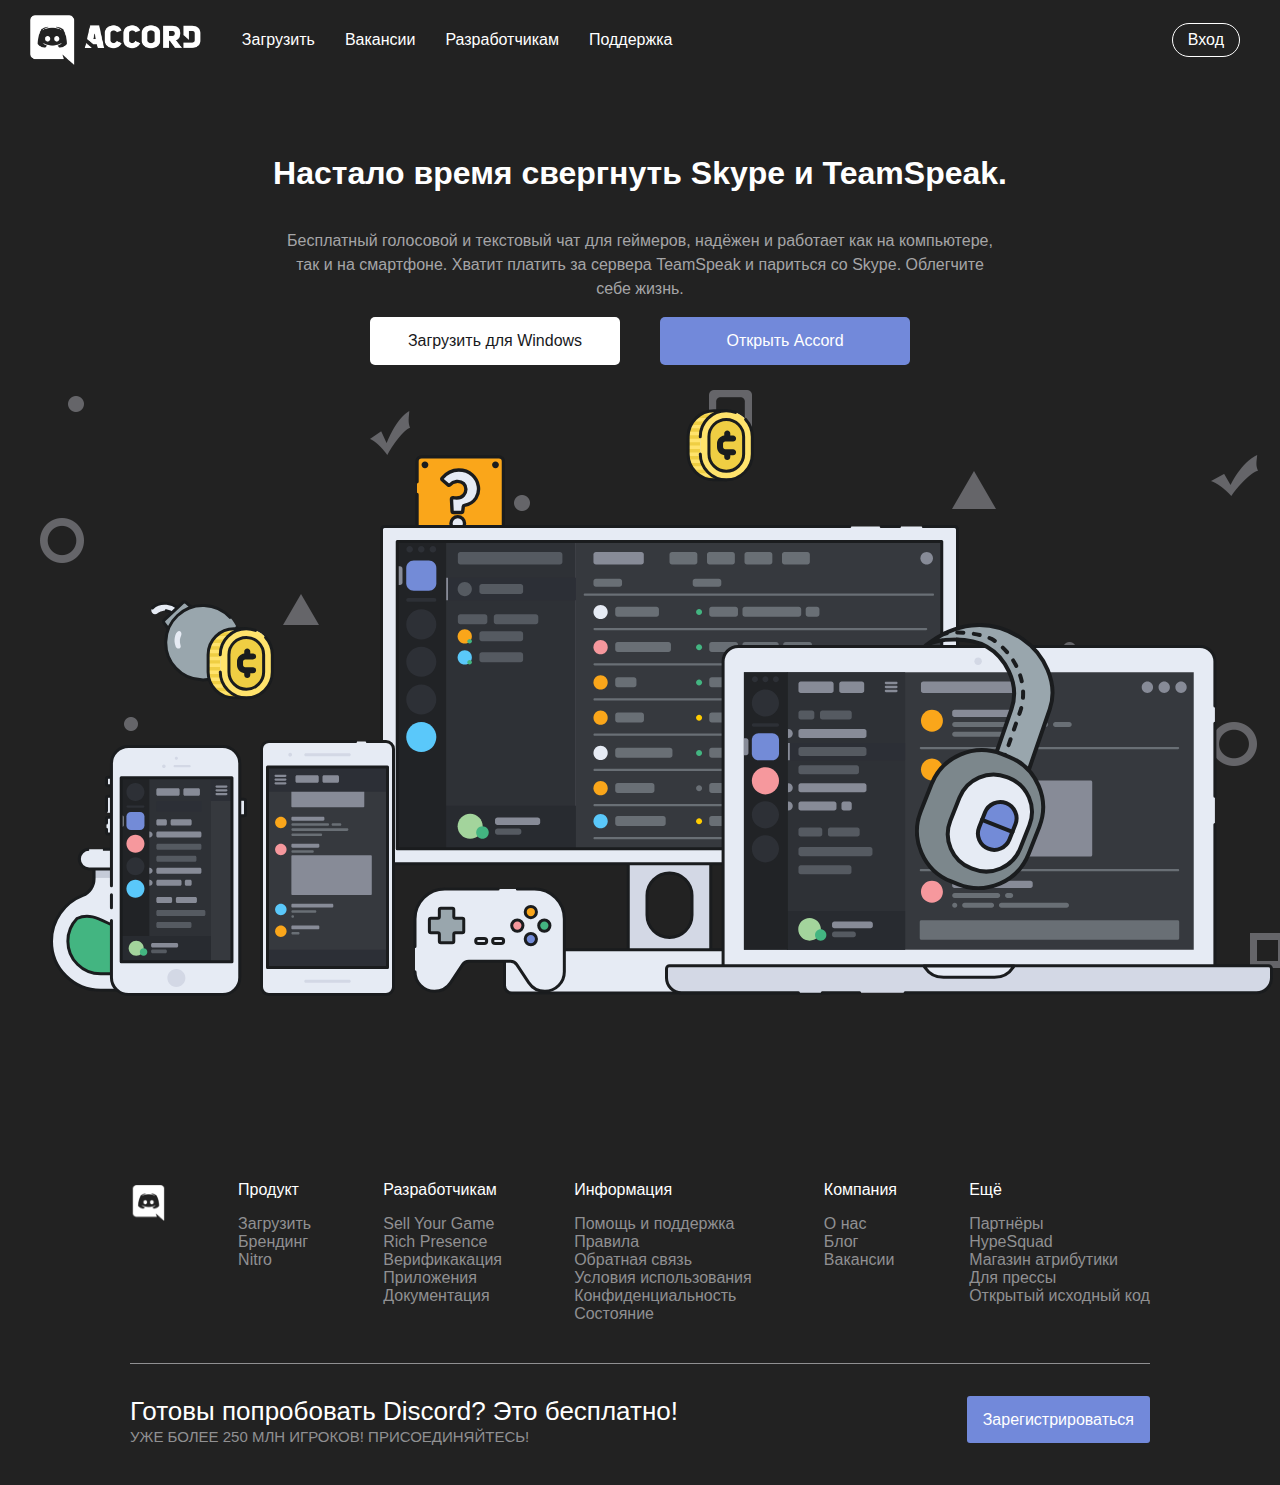
==== index.html @ c392506b "Main page" ====
<!doctype html>
<html lang="en">
<head>
    <meta charset="UTF-8">
    <meta name="viewport"
          content="width=device-width, user-scalable=no, initial-scale=1.0, maximum-scale=1.0, minimum-scale=1.0">
    <meta http-equiv="X-UA-Compatible" content="ie=edge">
    <link rel="stylesheet" href="css/app.css">
    <link rel="stylesheet" href="https://use.fontawesome.com/releases/v5.8.1/css/all.css"
          integrity="sha384-50oBUHEmvpQ+1lW4y57PTFmhCaXp0ML5d60M1M7uH2+nqUivzIebhndOJK28anvf" crossorigin="anonymous">
    <link href="https://fonts.googleapis.com/css?family=Roboto+Condensed:300,400&amp;subset=cyrillic" rel="stylesheet"
          type='text/css'>
    <title>Document</title>
</head>
<body>
<header>
    <div class="nav_panel">
        <div class="nav_panel__child">
            <img class="logo" src="img/default.png">
        </div>
        <ul class="nav_panel__child navigation">
            <li><a href="#">Загрузить</a></li>
            <li><a href="#">Вакансии</a></li>
            <li class="submenu"><a href="#">Разработчикам</a></li>
            <li class="submenu"><a href="#">Поддержка</a></li>
        </ul>
        <div class="nav_panel__child share">
            <a class="social social-tw" href="https://twitter.com/discordapp">
                <i class="fab fa-twitter-square"></i>
            </a>
            <a class="social social-fb" href="https://www.facebook.com/discordapp">
                <i class="fab fa-facebook-square"></i>
            </a>
            <a class="social social-inst" href="https://www.instagram.com/discordapp/">
                <i class="fab fa-instagram"></i>
            </a>
            <a class="button_open" href="https://discordapp.com/channels/@me">Вход</a>
        </div>
    </div>
</header>
<div class="main_section">
    <div class="main main__upper">
        <h1>Настало время свергнуть Skype и TeamSpeak.</h1>
        <p>Бесплатный голосовой и текстовый чат для геймеров, надёжен и работает как на компьютере,
            так и на смартфоне. Хватит платить за сервера TeamSpeak и париться со Skype. Облегчите себе жизнь.</p>
        <div class="button_wrapper">
            <a class="button download" href="https//discordapp.com/api/download?platform=win" alt="Загрузить Discord"
               download="">Загрузить для Windows</a>
            <a class="button open_accord" href="https://discordapp.com/login?redirect_to=%2Fchannels%2F%40me">Открыть
                Accord</a>
        </div>
    </div>
    <div class="main main__bottom">
        <!--<img src="img/elements/elements.png">-->
        <img src="img/question.svg" class="question">
        <img src="img/monitor_big.svg" class="monitor_big">
        <img src="img/mixture.svg" class="mixture">
        <img src="img/laptop.svg" class="laptop">
        <img src="img/mob1.svg" class="mob1">
        <img src="img/mob2.svg" class="mob2">
        <img src="img/joystick.svg" class="joystick">
        <img src="img/earphones.svg" class="earphones">
        <img src="img/bomb.svg" class="bomb">
        <img src="img/coin.svg" class="coin_left">
        <img src="img/coin.svg" class="coin_right">
    </div>
</div>
<footer>
    <div class="footer_upper">
        <a class="footer_upper_child mini" href="#">
            <img class="minilogo" src="img/mini.png">
        </a>
        <div class="footer_upper_child product"><p>Продукт</p>
            <a href="#">Загрузить</a>
            <a href="#">Брендинг</a>
            <a href="#">Nitrо</a>
        </div>
        <div class="footer_upper_child developers"><p>Разработчикам</p>
            <a href="#">Sell Your Game</a>
            <a href="#">Rich Presence</a>
            <a href="#">Верификакация</a>
            <a href="#">Приложения</a>
            <a href="#">Документация</a>
        </div>
        <div class="footer_upper_child information"><p>Информация</p>
            <a href="#">Помощь и поддержка</a>
            <a href="#">Правила</a>
            <a href="#">Обратная связь</a>
            <a href="#">Условия использования</a>
            <a href="#">Конфиденциальность</a>
            <a href="#">Состояние</a>
        </div>
        <div class="footer_upper_child company"><p>Компания</p>
            <a href="#">О нас</a>
            <a href="#">Блог</a>
            <a href="#">Вакансии</a>
        </div>
        <div class="footer_upper_child else"><p>Ещё</p>
            <a href="#">Партнёры</a>
            <a href="#">HypeSquad</a>
            <a href="#">Магазин атрибутики</a>
            <a href="#">Для прессы</a>
            <a href="#">Открытый исходный код</a>
        </div>
    </div>
    <div class="footer_bottom">
        <div class="footer_bottom_text">
            <h2 class="readyToJoin">Готовы попробовать Discord? Это бесплатно!</h2>
            <h3 class="joinOtherPlayers">УЖЕ БОЛЕЕ 250 МЛН ИГРОКОВ! ПРИСОЕДИНЯЙТЕСЬ!</h3>
        </div>
        <a class="button_registration" href="//discordapp.com/register">Зарегистрироваться</a>
    </div>
</footer>
</body>
<script src="js/script.js"></script>
</html>
---- css/app.css ----
.nav_panel .navigation, .nav_panel__child:last-child {
  display: flex;
  justify-content: center;
  align-items: center; }

.nav_panel__child:first-child, .main_section, .main__upper, footer {
  display: flex;
  justify-content: center;
  align-items: center;
  flex-direction: column; }

.main__upper .button_wrapper, .footer_upper, .footer_bottom {
  display: flex;
  justify-content: space-between;
  align-items: center; }

html, body {
  box-sizing: border-box;
  margin: 0px;
  padding: 0px;
  font-family: 'Roboto', sans-serif;
  background: #222222;
  color: white; }

header {
  color: #fff;
  width: 100%; }

.nav_panel {
  display: flex;
  padding: 0 30px;
  height: 80px; }
  .nav_panel__child .logo {
    height: 50px;
    width: auto; }
  .nav_panel__child:first-child {
    margin-right: 30px; }
  .nav_panel .navigation {
    list-style-type: none;
    padding: 0;
    margin: 0;
    justify-content: flex-start; }
    .nav_panel .navigation li {
      margin-right: 30px; }
      .nav_panel .navigation li a {
        text-decoration: none;
        display: block;
        color: #ffffff; }
  .nav_panel__child:last-child a {
    display: block;
    color: white;
    margin-right: 10px; }
  .nav_panel__child:last-child .button_open {
    text-decoration: none;
    border: 1px solid white;
    border-radius: 25px;
    padding: 7px 15px; }
    .nav_panel__child:last-child .button_open font {
      size: 10px; }
  .nav_panel .share {
    margin-left: auto; }

.main_section {
  width: 100%; }

.main__upper {
  box-sizing: border-box;
  max-width: 800px;
  margin-top: 50px; }
  .main__upper h1 {
    line-height: 44px; }
    .main__upper h1 font {
      size: 60px;
      weight: 700; }
  .main__upper p {
    color: #a5a5a7;
    line-height: 24px;
    margin-top: 12px;
    max-width: 720px;
    text-align: center; }
    .main__upper p font {
      size: 24px;
      weight: 400; }
  .main__upper .button_wrapper {
    width: 540px; }
  .main__upper .button {
    display: block;
    box-sizing: border-box;
    width: 250px;
    background-color: #fff;
    border-radius: 5px;
    color: #18191c;
    text-decoration: none;
    text-align: center;
    padding: 15px 15px; }
    .main__upper .button font {
      size: 10px; }
  .main__upper .open_accord {
    background-color: #7289DA;
    color: white; }

.main__bottom {
  position: relative;
  width: 100%;
  height: 650px;
  background: url("../img/elements/elements.png") no-repeat; }
  .main__bottom img {
    position: absolute; }

.question {
  left: 415px;
  top: 90px; }

.monitor_big {
  left: 380px;
  top: 160px; }

.laptop {
  left: 665px;
  top: 280px; }

.mob1 {
  top: 375px;
  left: 260px; }

.mob2 {
  top: 380px;
  left: 105px; }

.mixture {
  top: 425px;
  left: 50px; }

.joystick {
  top: 520px;
  left: 410px; }

.earphones {
  top: 258px;
  right: 225px; }

.coin_left {
  top: 258px;
  left: 200px; }

.coin_right {
  top: 40px;
  right: 520px; }

.bomb {
  top: 235px;
  left: 150px;
  animation: up_down 1.5s infinite alternate ease-in-out;
  animation-delay: .4s; }

.coin_left, .coin_right {
  animation: up_down 1.5s infinite alternate ease-in-out; }

@keyframes up_down {
  0% {
    transform: translateY(0); }
  100% {
    transform: translateY(10px); } }
footer {
  width: 100%;
  box-sizing: border-box;
  padding-bottom: 40px; }

.footer_upper {
  width: 1020px;
  box-sizing: border-box;
  margin: 150px auto 40px; }

.footer_upper_child {
  display: flex;
  justify-content: center;
  align-self: flex-start;
  flex-direction: column; }
  .footer_upper_child a {
    color: #909092;
    text-decoration: none; }
  .footer_upper_child p {
    color: white; }
  .footer_upper_child .minilogo {
    width: 36px;
    height: 36px;
    margin-top: 20px; }

.footer_bottom {
  width: 1020px;
  padding-top: 30px;
  border-top: 1px solid #909092; }

.footer_bottom_text h2 {
  font-size: 26px;
  font-weight: 400;
  line-height: 34px;
  margin: 0;
  outline: 0;
  padding: 0; }
.footer_bottom_text h3 {
  color: #909092;
  font-size: 15px;
  font-weight: 400;
  margin: 0;
  outline: 0;
  padding: 0;
  vertical-align: baseline;
  line-height: 1.15; }

.button_registration {
  text-decoration: none;
  border-radius: 3px;
  line-height: 15px;
  padding: 16px;
  background-color: #7289DA;
  color: white; }
  .button_registration font {
    size: 15px; }

.square {
  background: yellow;
  width: 200px;
  height: 200px; }
  @media only screen and (width: 1920px) {
    .square {
      width: 200px;
      height: 200px; } }
  @media only screen and (min-width: 768px) and (max-width: 1024px) {
    .square {
      width: 100px;
      height: 100px; } }
  @media (max-width: 768px) {
    .square {
      width: 50px;
      height: 50px; } }
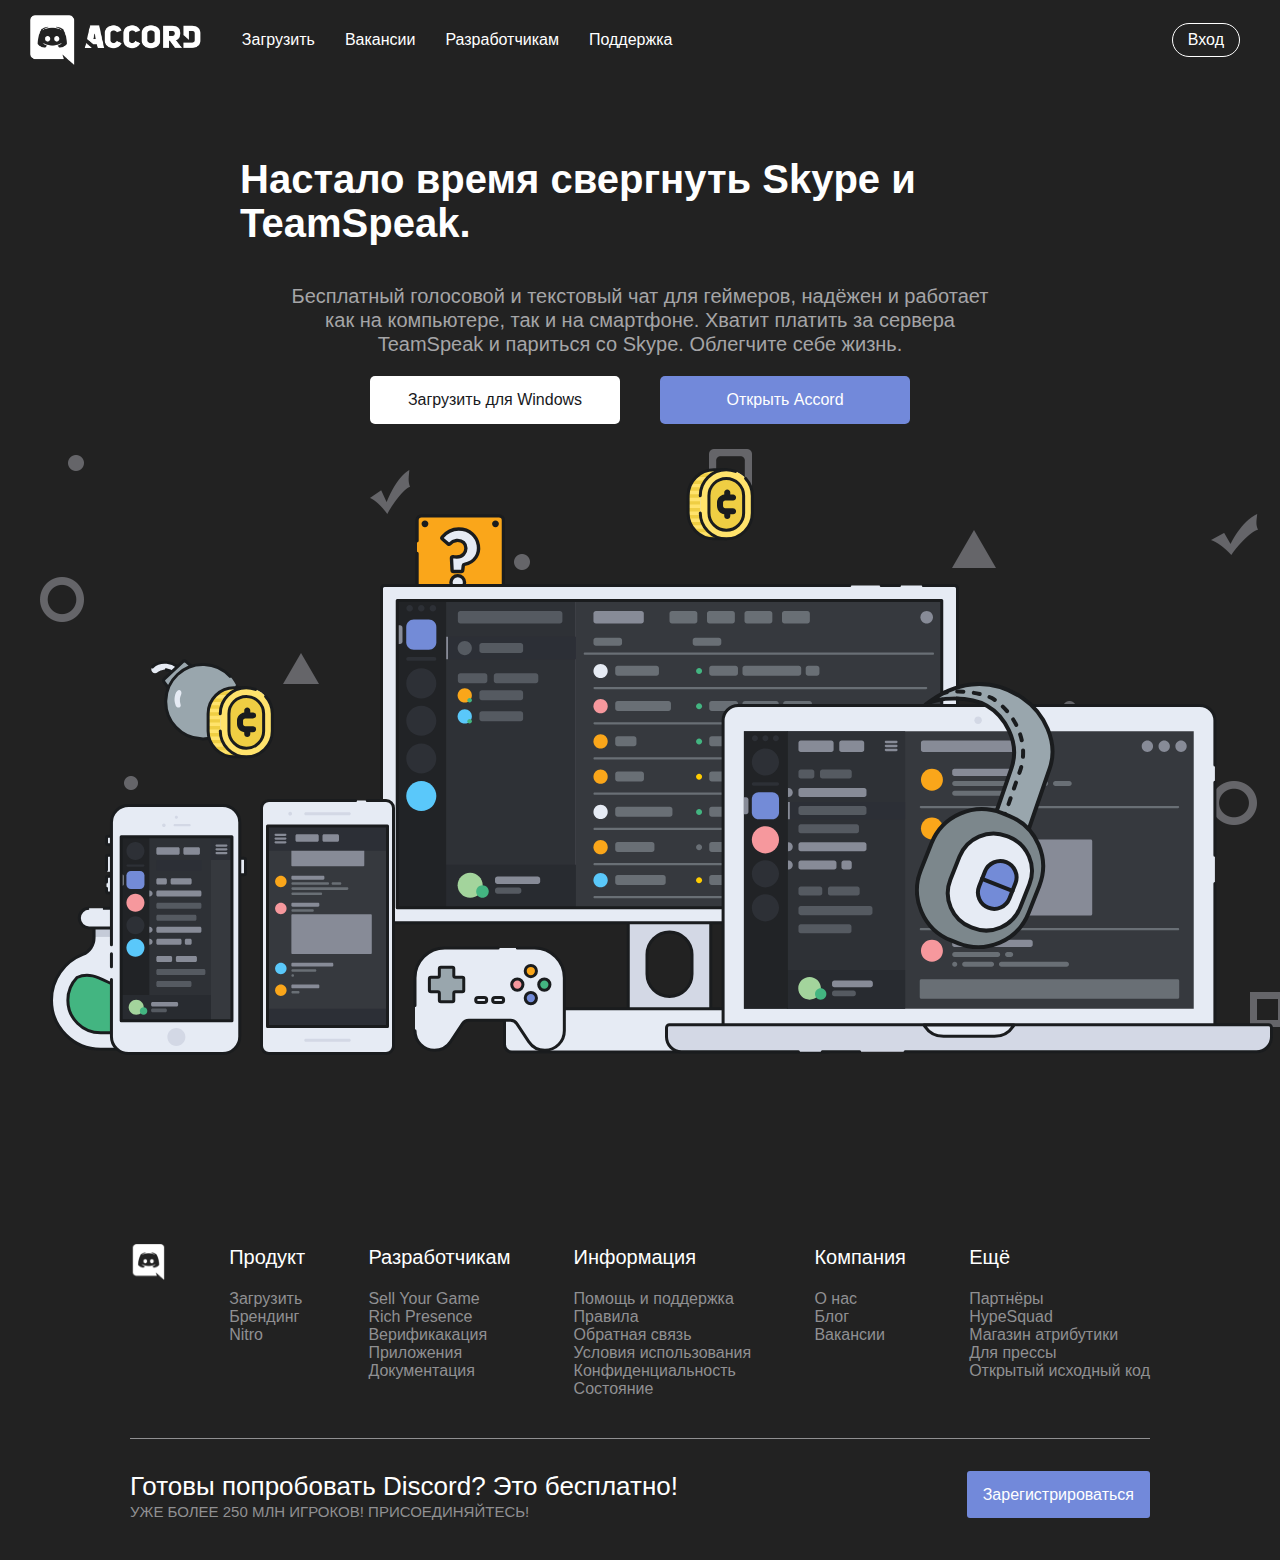
==== commit 6767e028: "about page" ====
--- a/index.html
+++ b/index.html
@@ -10,7 +10,7 @@
           integrity="sha384-50oBUHEmvpQ+1lW4y57PTFmhCaXp0ML5d60M1M7uH2+nqUivzIebhndOJK28anvf" crossorigin="anonymous">
     <link href="https://fonts.googleapis.com/css?family=Roboto+Condensed:300,400&amp;subset=cyrillic" rel="stylesheet"
           type='text/css'>
-    <title>Document</title>
+    <title>Main_page</title>
 </head>
 <body>
 <header>
@@ -91,7 +91,7 @@
             <a href="#">Состояние</a>
         </div>
         <div class="footer_upper_child company"><p>Компания</p>
-            <a href="#">О нас</a>
+            <a href="about.html">О нас</a>
             <a href="#">Блог</a>
             <a href="#">Вакансии</a>
         </div>
--- a/css/app.css
+++ b/css/app.css
@@ -1,18 +1,28 @@
-.nav_panel .navigation, .nav_panel__child:last-child {
+.nav_panel .navigation, .nav_panel__child:last-child, .what_for_section, .who_we_are, .how_many, .investors, .investors_name_child, .investors_name_child a {
   display: flex;
   justify-content: center;
   align-items: center; }
 
-.nav_panel__child:first-child, .main_section, .main__upper, footer {
+.nav_panel__child:first-child, .main_section, .main__upper, footer, .what_for_wrapper .what_for_text, .who_we_are_wrapper, .who_we_are_text, .how_many_wrapper, .how_many_text, .statistic_child, .reviews, .reviews_wrapper, .reviews_text, .joinAccord_wrapper {
   display: flex;
   justify-content: center;
   align-items: center;
   flex-direction: column; }
 
-.main__upper .button_wrapper, .footer_upper, .footer_bottom {
+.main__upper .button_wrapper, .footer_upper, .footer_bottom, .what_for_wrapper, .feedback {
   display: flex;
   justify-content: space-between;
   align-items: center; }
+
+.how_many_statistic {
+  display: flex;
+  justify-content: space-around;
+  align-items: center; }
+
+.quotes, .investors_wrapper {
+  display: flex;
+  justify-content: center;
+  align-items: flex-start; }
 
 html, body {
   box-sizing: border-box;
@@ -218,19 +228,340 @@
   .button_registration font {
     size: 15px; }
 
-.square {
-  background: yellow;
-  width: 200px;
-  height: 200px; }
-  @media only screen and (width: 1920px) {
-    .square {
-      width: 200px;
-      height: 200px; } }
-  @media only screen and (min-width: 768px) and (max-width: 1024px) {
-    .square {
-      width: 100px;
-      height: 100px; } }
-  @media (max-width: 768px) {
-    .square {
-      width: 50px;
-      height: 50px; } }
+html, body {
+  box-sizing: border-box;
+  margin: 0px;
+  padding: 0px;
+  font-family: 'Roboto', sans-serif;
+  background: #222222;
+  color: white; }
+
+h1 {
+  font-size: 40px;
+  font-weight: 700;
+  line-height: 1.13; }
+
+h2 {
+  font-size: 30px;
+  font-weight: 600;
+  line-height: 1.13; }
+
+h3 {
+  font-size: 26px;
+  font-weight: 500;
+  color: #4F545C;
+  line-height: 1.1;
+  margin-bottom: 0; }
+
+h4 {
+  font-size: 20px;
+  font-weight: 600;
+  color: #4F545C;
+  line-height: 1.1;
+  margin-bottom: 0; }
+
+p {
+  color: #a5a5a7;
+  font-size: 20px;
+  font-weight: 500;
+  line-height: 1.3; }
+
+header {
+  color: #fff;
+  width: 100%; }
+
+.nav_panel {
+  display: flex;
+  padding: 0 30px;
+  height: 80px; }
+  .nav_panel__child .logo {
+    height: 50px;
+    width: auto; }
+  .nav_panel__child:first-child {
+    margin-right: 30px; }
+  .nav_panel .navigation {
+    list-style-type: none;
+    padding: 0;
+    margin: 0;
+    justify-content: flex-start; }
+    .nav_panel .navigation li {
+      margin-right: 30px; }
+      .nav_panel .navigation li a {
+        text-decoration: none;
+        display: block;
+        color: #ffffff; }
+  .nav_panel__child:last-child a {
+    display: block;
+    color: white;
+    margin-right: 10px; }
+  .nav_panel__child:last-child .button_open {
+    text-decoration: none;
+    border: 1px solid white;
+    border-radius: 25px;
+    padding: 7px 15px; }
+    .nav_panel__child:last-child .button_open font {
+      size: 10px; }
+  .nav_panel .share {
+    margin-left: auto; }
+
+.what_for_section {
+  width: 100%;
+  background: #202225;
+  margin: 200px 0 100px; }
+
+.what_for_wrapper {
+  width: 1020px; }
+  .what_for_wrapper .what_for_text {
+    max-width: 440px; }
+  .what_for_wrapper .what_for_text {
+    margin-left: 55px; }
+  .what_for_wrapper img {
+    animation: up_down 4s infinite alternate ease-in-out; }
+@keyframes up_down {
+  0% {
+    transform: translateY(0); }
+  100% {
+    transform: translateY(20px); } }
+.who_we_are {
+  width: auto;
+  margin-bottom: 100px; }
+
+.who_we_are_text {
+  max-width: 755px;
+  text-align: center; }
+  .who_we_are_text p {
+    margin: 0; }
+
+.who_we_are img {
+  width: 115px;
+  height: 140px; }
+
+.how_many {
+  width: auto;
+  padding-bottom: 200px;
+  background: white; }
+
+.how_many_text {
+  text-align: center;
+  margin-bottom: 50px; }
+  .how_many_text h2 {
+    color: #4F545C; }
+  .how_many_text p {
+    margin: 0; }
+
+.how_many_statistic {
+  box-sizing: border-box;
+  width: 940px;
+  flex-wrap: wrap; }
+  .how_many_statistic p {
+    font-size: 18px;
+    margin-top: 0; }
+
+.who_we_are img {
+  width: 115px;
+  height: 140px; }
+
+.reviews {
+  width: auto;
+  padding-bottom: 200px;
+  background: linear-gradient(#e3e7f8, #7289da) 0 0 no-repeat;
+  background-size: contain, 100%; }
+
+.reviews_wrapper {
+  width: 100%;
+  background: linear-gradient(#fff, #fff) 0 0 no-repeat;
+  background-size: 100% 65%; }
+
+.reviews_text {
+  text-align: center;
+  margin-bottom: 50px; }
+  .reviews_text h2 {
+    color: #4F545C; }
+
+.feedback {
+  width: 1200px;
+  flex-wrap: wrap; }
+
+.feedback_child {
+  display: flex;
+  justify-content: flex-start;
+  flex-direction: column;
+  align-items: center;
+  width: 375px;
+  height: 450px;
+  box-sizing: border-box;
+  padding: 40px;
+  position: relative;
+  margin-bottom: 30px;
+  border-radius: 5px;
+  background: #fff;
+  box-shadow: 0 9px 30px 0 rgba(35, 39, 42, 0.1); }
+  .feedback_child img {
+    border-radius: 50%;
+    height: 72px;
+    width: 72px; }
+  .feedback_child .user_name {
+    color: #AEB5BD; }
+  .feedback_child p {
+    font-weight: 300;
+    margin-top: 35px; }
+  .feedback_child a {
+    background: none;
+    bottom: 20px;
+    right: 20px;
+    display: block;
+    position: absolute; }
+    .feedback_child a img {
+      width: 26px;
+      height: 21px; }
+
+.leave_it_here {
+  align-self: flex-start; }
+  .leave_it_here h3 {
+    color: white;
+    margin: 50px 20px; }
+
+.quotes {
+  width: 100%; }
+
+.quotes_child {
+  width: 375px;
+  margin-right: 30px; }
+  .quotes_child p {
+    color: white; }
+  .quotes_child div {
+    margin-bottom: 20px; }
+
+.streamer p {
+  margin-bottom: 45px; }
+
+.investors {
+  width: 100%;
+  padding: 130px 0;
+  background: white; }
+
+.investors_wrapper {
+  width: 960px;
+  height: 500px;
+  flex-wrap: wrap;
+  box-sizing: border-box; }
+
+.investors_text {
+  display: flex;
+  justify-content: center;
+  align-items: flex-start;
+  flex-direction: column;
+  flex-basis: 35%; }
+  .investors_text h2 {
+    color: #4F545C;
+    font-weight: 300; }
+
+.investors_name {
+  display: flex;
+  justify-content: flex-start;
+  align-items: center;
+  flex-basis: 65%;
+  flex-wrap: wrap;
+  background-color: white;
+  padding-left: 30px;
+  box-sizing: border-box; }
+
+.investors_name_child {
+  flex-basis: 20%;
+  height: 200px;
+  margin-bottom: 30px;
+  min-width: 175px;
+  padding: 0 10px;
+  box-shadow: 0 0 35px 5px rgba(35, 39, 42, 0.1); }
+  .investors_name_child a {
+    border-radius: 5px;
+    box-sizing: border-box; }
+
+.joinAccord {
+  width: 100%;
+  background: white; }
+
+.joinAccord_wrapper {
+  margin-left: auto;
+  margin-right: auto;
+  padding: 0; }
+
+.joinAccord_text {
+  display: flex;
+  flex-direction: column;
+  text-align: center;
+  width: 50%; }
+  .joinAccord_text h2 {
+    color: #4F545C;
+    font-size: 25px;
+    font-weight: 300;
+    line-height: 1.3; }
+
+.joinAccord_vacancies {
+  margin-top: 50px;
+  text-align: center;
+  background-color: #7289DA;
+  border-radius: 3px;
+  padding: 15px; }
+  .joinAccord_vacancies a {
+    text-decoration: none;
+    color: white; }
+
+footer {
+  width: 100%;
+  box-sizing: border-box;
+  padding-bottom: 40px; }
+
+.footer_upper {
+  width: 1020px;
+  box-sizing: border-box;
+  margin: 150px auto 40px; }
+
+.footer_upper_child {
+  display: flex;
+  justify-content: center;
+  align-self: flex-start;
+  flex-direction: column; }
+  .footer_upper_child a {
+    color: #909092;
+    text-decoration: none; }
+  .footer_upper_child p {
+    color: white; }
+  .footer_upper_child .minilogo {
+    width: 36px;
+    height: 36px;
+    margin-top: 20px; }
+
+.footer_bottom {
+  width: 1020px;
+  padding-top: 30px;
+  border-top: 1px solid #909092; }
+
+.footer_bottom_text h2 {
+  font-size: 26px;
+  font-weight: 400;
+  line-height: 34px;
+  margin: 0;
+  outline: 0;
+  padding: 0; }
+.footer_bottom_text h3 {
+  color: #909092;
+  font-size: 15px;
+  font-weight: 400;
+  margin: 0;
+  outline: 0;
+  padding: 0;
+  vertical-align: baseline;
+  line-height: 1.15; }
+
+.button_registration {
+  text-decoration: none;
+  border-radius: 3px;
+  line-height: 15px;
+  padding: 16px;
+  background-color: #7289DA;
+  color: white; }
+  .button_registration font {
+    size: 15px; }
+
+/*# sourceMappingURL=app.css.map */
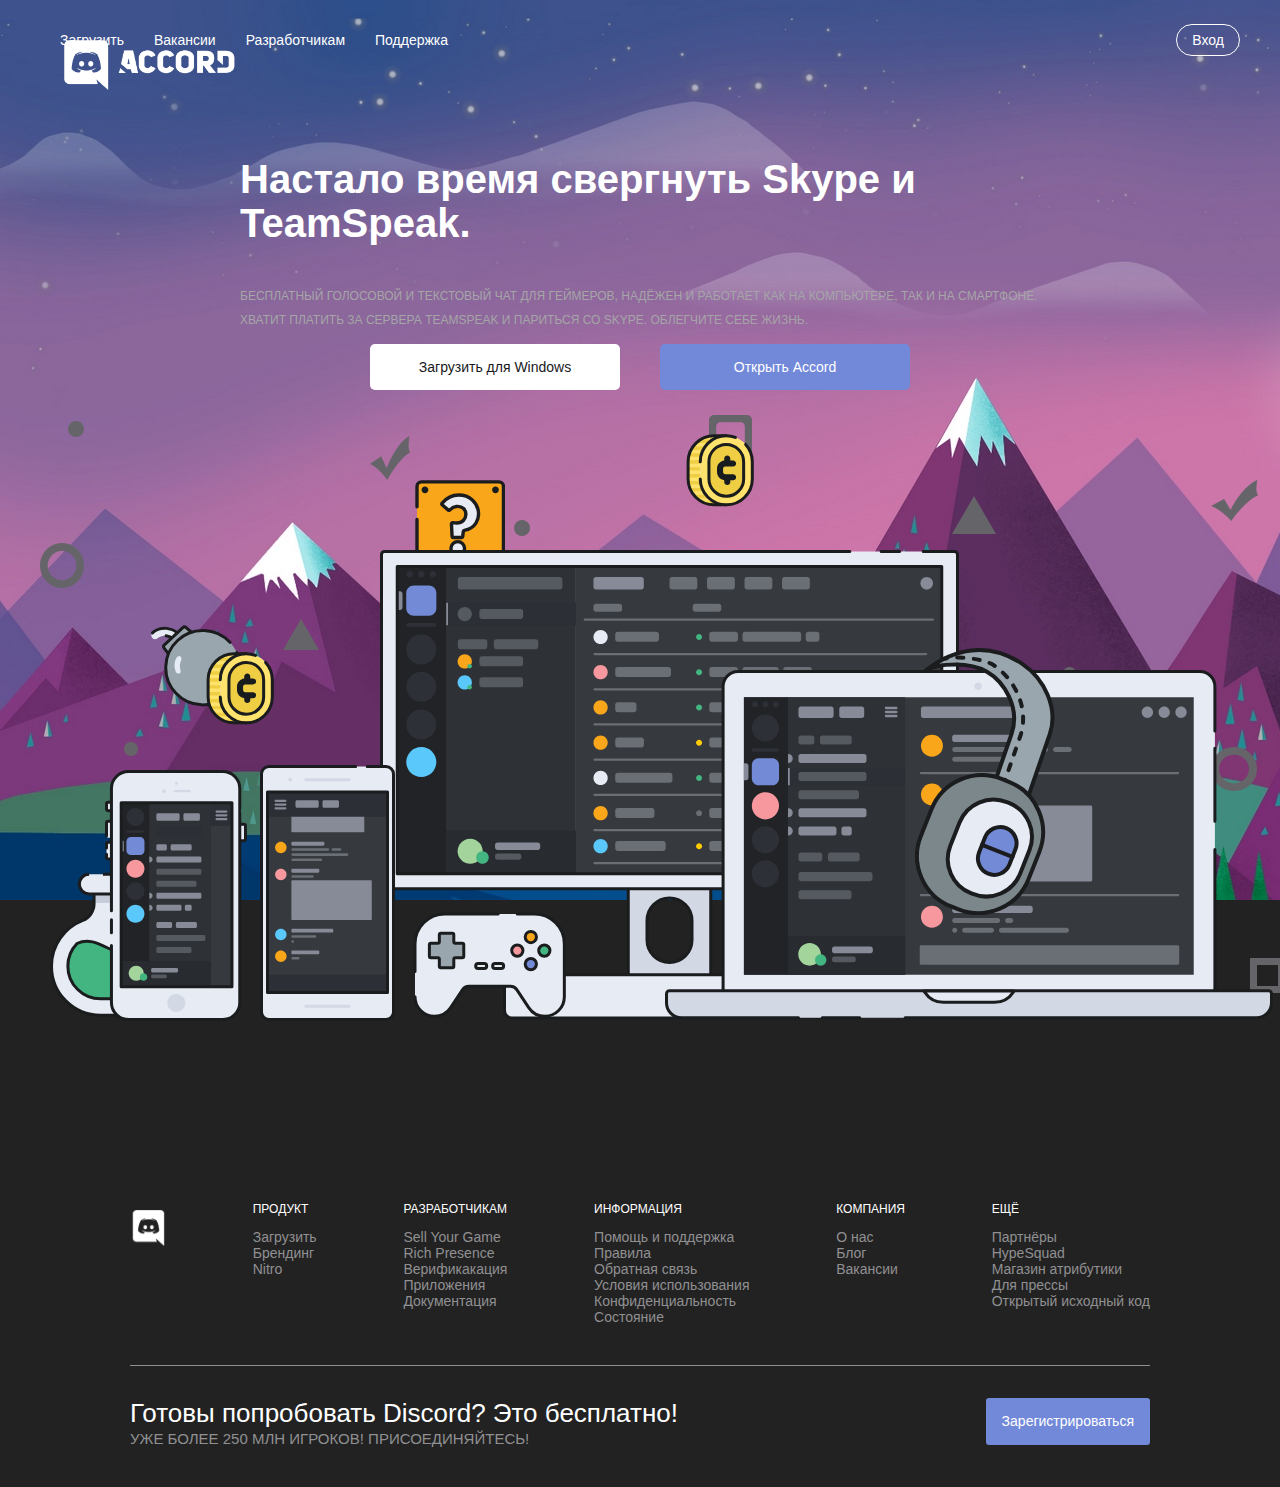
==== commit 728bf2ad: "registration page" ====
--- a/index.html
+++ b/index.html
@@ -108,7 +108,7 @@
             <h2 class="readyToJoin">Готовы попробовать Discord? Это бесплатно!</h2>
             <h3 class="joinOtherPlayers">УЖЕ БОЛЕЕ 250 МЛН ИГРОКОВ! ПРИСОЕДИНЯЙТЕСЬ!</h3>
         </div>
-        <a class="button_registration" href="//discordapp.com/register">Зарегистрироваться</a>
+        <a class="button_registration" href="registration.html">Зарегистрироваться</a>
     </div>
 </footer>
 </body>
--- a/css/app.css
+++ b/css/app.css
@@ -80,16 +80,15 @@
   .main__upper h1 {
     line-height: 44px; }
     .main__upper h1 font {
-      size: 60px;
+      size: 55px;
       weight: 700; }
   .main__upper p {
     color: #a5a5a7;
     line-height: 24px;
     margin-top: 12px;
-    max-width: 720px;
-    text-align: center; }
+    max-width: 800px; }
     .main__upper p font {
-      size: 24px;
+      size: 18px;
       weight: 400; }
   .main__upper .button_wrapper {
     width: 540px; }
@@ -564,4 +563,72 @@
   .button_registration font {
     size: 15px; }
 
+html, body {
+  box-sizing: border-box;
+  margin: 0px;
+  padding: 0px;
+  font-family: 'Roboto', sans-serif;
+  background: url("/img/solntse_gory_ozero_pejzazh.jpg") no-repeat #222222;
+  color: white;
+  position: relative;
+  height: 800px;
+  width: 100%; }
+
+p {
+  font-size: 12px;
+  text-Transform: uppercase; }
+
+h2 {
+  font-weight: 300; }
+
+.logo {
+  height: 50px;
+  width: auto;
+  position: absolute;
+  top: 5%;
+  left: 5%; }
+
+.registration {
+  position: absolute;
+  left: 30%;
+  top: 30%;
+  width: 480px;
+  height: 460px;
+  box-sizing: border-box;
+  padding: 10px;
+  background: #36393F;
+  border-radius: 3px; }
+
+.registration_form {
+  display: flex;
+  flex-direction: column;
+  justify-content: flex-start;
+  align-items: center; }
+
+input {
+  box-sizing: border-box;
+  width: 400px;
+  border: none;
+  border-radius: 3px;
+  padding: 10px; }
+
+.fields {
+  margin-bottom: 25px; }
+
+#continue {
+  color: white;
+  background: #7289DA;
+  font-weight: 500;
+  font-size: 16px;
+  margin-bottom: 15px; }
+
+.already_registered {
+  align-self: flex-start;
+  margin-left: 32px; }
+
+a {
+  text-decoration: none;
+  color: #7289DA;
+  font-size: 14px; }
+
 /*# sourceMappingURL=app.css.map */
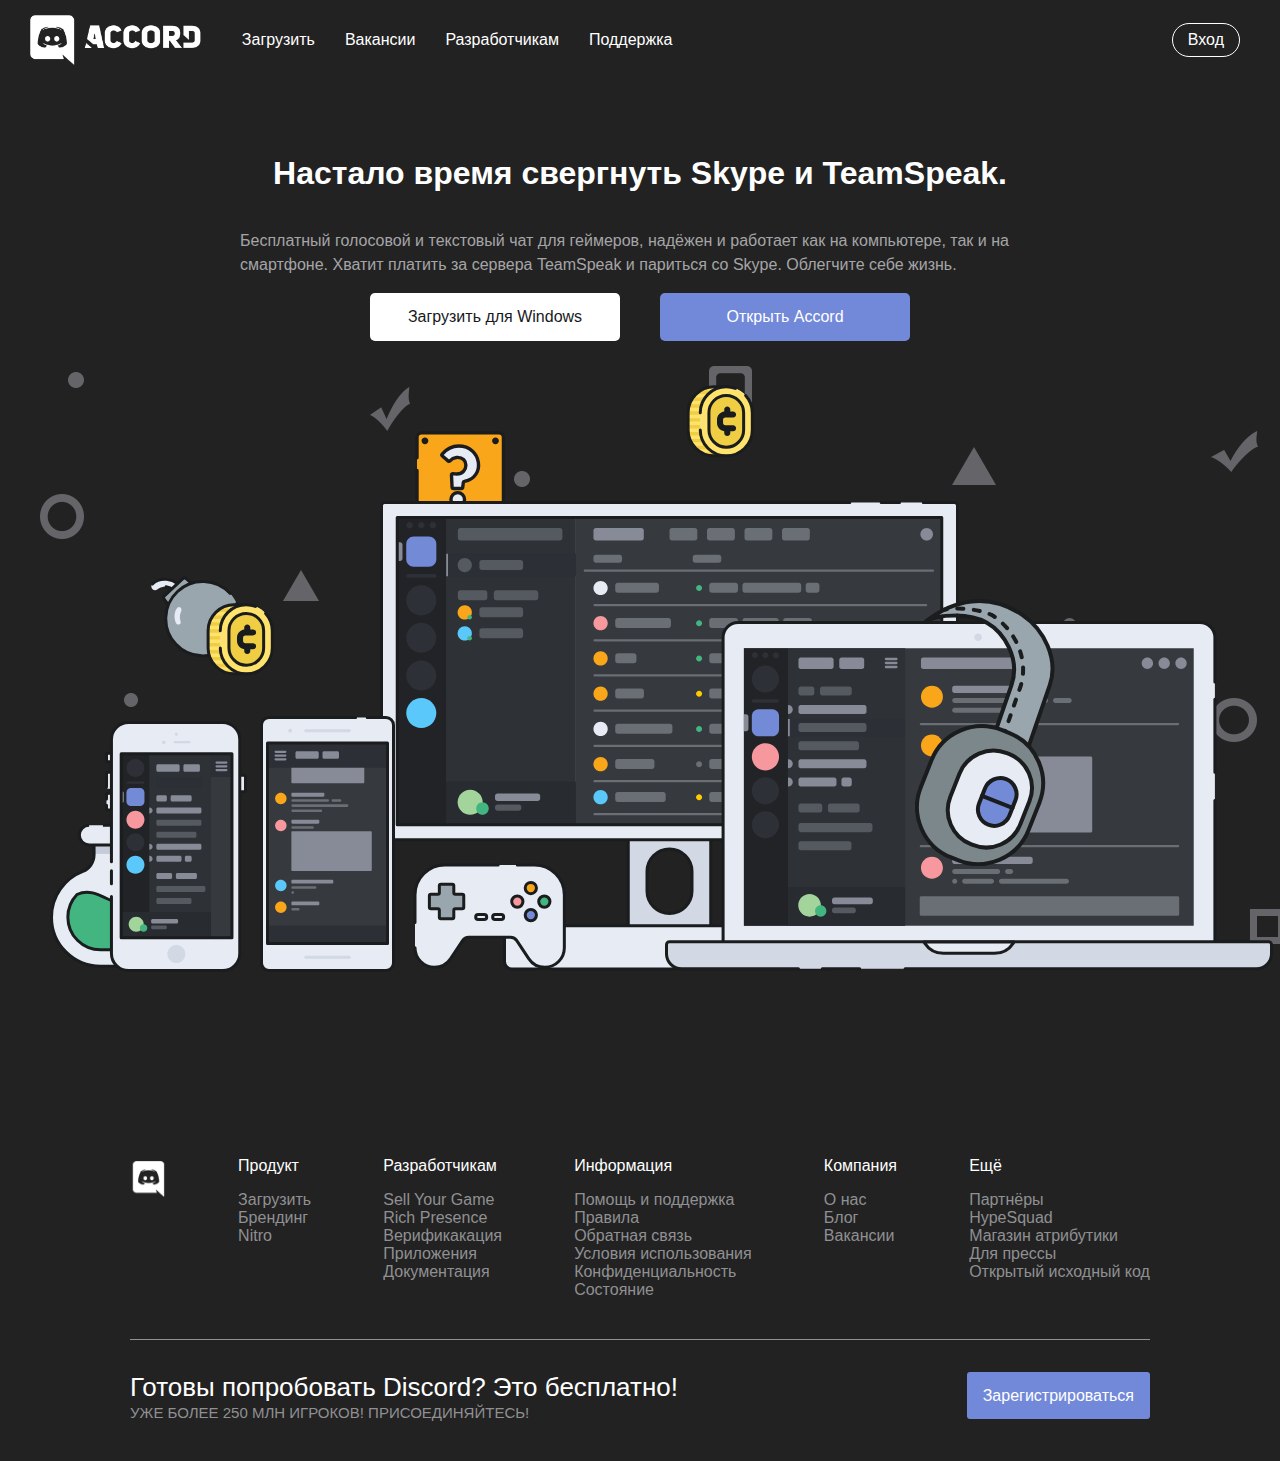
==== commit 2c8ed2c3: "support" ====
--- a/index.html
+++ b/index.html
@@ -13,104 +13,106 @@
     <title>Main_page</title>
 </head>
 <body>
-<header>
-    <div class="nav_panel">
-        <div class="nav_panel__child">
-            <img class="logo" src="img/default.png">
+    <main class="index_wrapper">
+        <header>
+            <div class="nav_panel">
+                <div class="nav_panel__child">
+                    <img class="logo" src="img/default.png">
+                </div>
+                <ul class="nav_panel__child navigation">
+                    <li><a href="#">Загрузить</a></li>
+                    <li><a href="#">Вакансии</a></li>
+                    <li class="submenu"><a href="#">Разработчикам</a></li>
+                    <li class="submenu"><a href="#">Поддержка</a></li>
+                </ul>
+                <div class="nav_panel__child share">
+                    <a class="social social-tw" href="https://twitter.com/discordapp">
+                        <i class="fab fa-twitter-square"></i>
+                    </a>
+                    <a class="social social-fb" href="https://www.facebook.com/discordapp">
+                        <i class="fab fa-facebook-square"></i>
+                    </a>
+                    <a class="social social-inst" href="https://www.instagram.com/discordapp/">
+                        <i class="fab fa-instagram"></i>
+                    </a>
+                    <a class="button_open" href="https://discordapp.com/channels/@me">Вход</a>
+                </div>
+            </div>
+        </header>
+        <div class="main_section">
+            <div class="main main__upper">
+                <h1>Настало время свергнуть Skype и TeamSpeak.</h1>
+                <p>Бесплатный голосовой и текстовый чат для геймеров, надёжен и работает как на компьютере,
+                    так и на смартфоне. Хватит платить за сервера TeamSpeak и париться со Skype. Облегчите себе жизнь.</p>
+                <div class="button_wrapper">
+                    <a class="button download" href="https//discordapp.com/api/download?platform=win" alt="Загрузить Discord"
+                       download="">Загрузить для Windows</a>
+                    <a class="button open_accord" href="https://discordapp.com/login?redirect_to=%2Fchannels%2F%40me">Открыть
+                        Accord</a>
+                </div>
+            </div>
+            <div class="main main__bottom">
+                <!--<img src="img/elements/elements.png">-->
+                <img src="img/question.svg" class="question">
+                <img src="img/monitor_big.svg" class="monitor_big">
+                <img src="img/mixture.svg" class="mixture">
+                <img src="img/laptop.svg" class="laptop">
+                <img src="img/mob1.svg" class="mob1">
+                <img src="img/mob2.svg" class="mob2">
+                <img src="img/joystick.svg" class="joystick">
+                <img src="img/earphones.svg" class="earphones">
+                <img src="img/bomb.svg" class="bomb">
+                <img src="img/coin.svg" class="coin_left">
+                <img src="img/coin.svg" class="coin_right">
+            </div>
         </div>
-        <ul class="nav_panel__child navigation">
-            <li><a href="#">Загрузить</a></li>
-            <li><a href="#">Вакансии</a></li>
-            <li class="submenu"><a href="#">Разработчикам</a></li>
-            <li class="submenu"><a href="#">Поддержка</a></li>
-        </ul>
-        <div class="nav_panel__child share">
-            <a class="social social-tw" href="https://twitter.com/discordapp">
-                <i class="fab fa-twitter-square"></i>
-            </a>
-            <a class="social social-fb" href="https://www.facebook.com/discordapp">
-                <i class="fab fa-facebook-square"></i>
-            </a>
-            <a class="social social-inst" href="https://www.instagram.com/discordapp/">
-                <i class="fab fa-instagram"></i>
-            </a>
-            <a class="button_open" href="https://discordapp.com/channels/@me">Вход</a>
-        </div>
-    </div>
-</header>
-<div class="main_section">
-    <div class="main main__upper">
-        <h1>Настало время свергнуть Skype и TeamSpeak.</h1>
-        <p>Бесплатный голосовой и текстовый чат для геймеров, надёжен и работает как на компьютере,
-            так и на смартфоне. Хватит платить за сервера TeamSpeak и париться со Skype. Облегчите себе жизнь.</p>
-        <div class="button_wrapper">
-            <a class="button download" href="https//discordapp.com/api/download?platform=win" alt="Загрузить Discord"
-               download="">Загрузить для Windows</a>
-            <a class="button open_accord" href="https://discordapp.com/login?redirect_to=%2Fchannels%2F%40me">Открыть
-                Accord</a>
-        </div>
-    </div>
-    <div class="main main__bottom">
-        <!--<img src="img/elements/elements.png">-->
-        <img src="img/question.svg" class="question">
-        <img src="img/monitor_big.svg" class="monitor_big">
-        <img src="img/mixture.svg" class="mixture">
-        <img src="img/laptop.svg" class="laptop">
-        <img src="img/mob1.svg" class="mob1">
-        <img src="img/mob2.svg" class="mob2">
-        <img src="img/joystick.svg" class="joystick">
-        <img src="img/earphones.svg" class="earphones">
-        <img src="img/bomb.svg" class="bomb">
-        <img src="img/coin.svg" class="coin_left">
-        <img src="img/coin.svg" class="coin_right">
-    </div>
-</div>
-<footer>
-    <div class="footer_upper">
-        <a class="footer_upper_child mini" href="#">
-            <img class="minilogo" src="img/mini.png">
-        </a>
-        <div class="footer_upper_child product"><p>Продукт</p>
-            <a href="#">Загрузить</a>
-            <a href="#">Брендинг</a>
-            <a href="#">Nitrо</a>
-        </div>
-        <div class="footer_upper_child developers"><p>Разработчикам</p>
-            <a href="#">Sell Your Game</a>
-            <a href="#">Rich Presence</a>
-            <a href="#">Верификакация</a>
-            <a href="#">Приложения</a>
-            <a href="#">Документация</a>
-        </div>
-        <div class="footer_upper_child information"><p>Информация</p>
-            <a href="#">Помощь и поддержка</a>
-            <a href="#">Правила</a>
-            <a href="#">Обратная связь</a>
-            <a href="#">Условия использования</a>
-            <a href="#">Конфиденциальность</a>
-            <a href="#">Состояние</a>
-        </div>
-        <div class="footer_upper_child company"><p>Компания</p>
-            <a href="about.html">О нас</a>
-            <a href="#">Блог</a>
-            <a href="#">Вакансии</a>
-        </div>
-        <div class="footer_upper_child else"><p>Ещё</p>
-            <a href="#">Партнёры</a>
-            <a href="#">HypeSquad</a>
-            <a href="#">Магазин атрибутики</a>
-            <a href="#">Для прессы</a>
-            <a href="#">Открытый исходный код</a>
-        </div>
-    </div>
-    <div class="footer_bottom">
-        <div class="footer_bottom_text">
-            <h2 class="readyToJoin">Готовы попробовать Discord? Это бесплатно!</h2>
-            <h3 class="joinOtherPlayers">УЖЕ БОЛЕЕ 250 МЛН ИГРОКОВ! ПРИСОЕДИНЯЙТЕСЬ!</h3>
-        </div>
-        <a class="button_registration" href="registration.html">Зарегистрироваться</a>
-    </div>
-</footer>
+        <footer>
+            <div class="footer_upper">
+                <a class="footer_upper_child mini" href="#">
+                    <img class="minilogo" src="img/mini.png">
+                </a>
+                <div class="footer_upper_child product"><p>Продукт</p>
+                    <a href="#">Загрузить</a>
+                    <a href="#">Брендинг</a>
+                    <a href="#">Nitrо</a>
+                </div>
+                <div class="footer_upper_child developers"><p>Разработчикам</p>
+                    <a href="#">Sell Your Game</a>
+                    <a href="#">Rich Presence</a>
+                    <a href="#">Верификакация</a>
+                    <a href="#">Приложения</a>
+                    <a href="#">Документация</a>
+                </div>
+                <div class="footer_upper_child information"><p>Информация</p>
+                    <a href="/support.html">Помощь и поддержка</a>
+                    <a href="#">Правила</a>
+                    <a href="#">Обратная связь</a>
+                    <a href="#">Условия использования</a>
+                    <a href="#">Конфиденциальность</a>
+                    <a href="#">Состояние</a>
+                </div>
+                <div class="footer_upper_child company"><p>Компания</p>
+                    <a href="about.html">О нас</a>
+                    <a href="#">Блог</a>
+                    <a href="#">Вакансии</a>
+                </div>
+                <div class="footer_upper_child else"><p>Ещё</p>
+                    <a href="#">Партнёры</a>
+                    <a href="#">HypeSquad</a>
+                    <a href="#">Магазин атрибутики</a>
+                    <a href="#">Для прессы</a>
+                    <a href="#">Открытый исходный код</a>
+                </div>
+            </div>
+            <div class="footer_bottom">
+                <div class="footer_bottom_text">
+                    <h2 class="readyToJoin">Готовы попробовать Discord? Это бесплатно!</h2>
+                    <h3 class="joinOtherPlayers">УЖЕ БОЛЕЕ 250 МЛН ИГРОКОВ! ПРИСОЕДИНЯЙТЕСЬ!</h3>
+                </div>
+                <a class="button_registration" href="registration.html">Зарегистрироваться</a>
+            </div>
+        </footer>
+    </main>
 </body>
 <script src="js/script.js"></script>
 </html>--- a/css/app.css
+++ b/css/app.css
@@ -1,25 +1,25 @@
-.nav_panel .navigation, .nav_panel__child:last-child, .what_for_section, .who_we_are, .how_many, .investors, .investors_name_child, .investors_name_child a {
+.index_wrapper .nav_panel .navigation, .index_wrapper .nav_panel__child:last-child, .about_wrapper .nav_panel .navigation, .about_wrapper .nav_panel__child:last-child, .about_wrapper .what_for_section, .about_wrapper .who_we_are, .about_wrapper .how_many, .about_wrapper .investors, .about_wrapper .investors_name_child, .about_wrapper .investors_name_child a {
   display: flex;
   justify-content: center;
   align-items: center; }
 
-.nav_panel__child:first-child, .main_section, .main__upper, footer, .what_for_wrapper .what_for_text, .who_we_are_wrapper, .who_we_are_text, .how_many_wrapper, .how_many_text, .statistic_child, .reviews, .reviews_wrapper, .reviews_text, .joinAccord_wrapper {
+.index_wrapper .nav_panel__child:first-child, .index_wrapper .main_section, .index_wrapper .main__upper, .index_wrapper footer, .about_wrapper .nav_panel__child:first-child, .about_wrapper .what_for_wrapper .what_for_text, .about_wrapper .who_we_are_wrapper, .about_wrapper .who_we_are_text, .about_wrapper .how_many_wrapper, .about_wrapper .how_many_text, .about_wrapper .statistic_child, .about_wrapper .reviews, .about_wrapper .reviews_wrapper, .about_wrapper .reviews_text, .about_wrapper .joinAccord_wrapper, .about_wrapper footer {
   display: flex;
   justify-content: center;
   align-items: center;
   flex-direction: column; }
 
-.main__upper .button_wrapper, .footer_upper, .footer_bottom, .what_for_wrapper, .feedback {
+.index_wrapper .main__upper .button_wrapper, .index_wrapper .footer_upper, .index_wrapper .footer_bottom, .about_wrapper .what_for_wrapper, .about_wrapper .feedback, .about_wrapper .footer_upper, .about_wrapper .footer_bottom, .header-support__wrapper {
   display: flex;
   justify-content: space-between;
   align-items: center; }
 
-.how_many_statistic {
+.about_wrapper .how_many_statistic {
   display: flex;
   justify-content: space-around;
   align-items: center; }
 
-.quotes, .investors_wrapper {
+.about_wrapper .quotes, .about_wrapper .investors_wrapper {
   display: flex;
   justify-content: center;
   align-items: flex-start; }
@@ -36,63 +36,61 @@
   color: #fff;
   width: 100%; }
 
-.nav_panel {
+.index_wrapper .nav_panel {
   display: flex;
   padding: 0 30px;
   height: 80px; }
-  .nav_panel__child .logo {
+  .index_wrapper .nav_panel__child .logo {
     height: 50px;
     width: auto; }
-  .nav_panel__child:first-child {
+  .index_wrapper .nav_panel__child:first-child {
     margin-right: 30px; }
-  .nav_panel .navigation {
+  .index_wrapper .nav_panel .navigation {
     list-style-type: none;
     padding: 0;
     margin: 0;
     justify-content: flex-start; }
-    .nav_panel .navigation li {
+    .index_wrapper .nav_panel .navigation li {
       margin-right: 30px; }
-      .nav_panel .navigation li a {
+      .index_wrapper .nav_panel .navigation li a {
         text-decoration: none;
         display: block;
         color: #ffffff; }
-  .nav_panel__child:last-child a {
+  .index_wrapper .nav_panel__child:last-child a {
     display: block;
     color: white;
     margin-right: 10px; }
-  .nav_panel__child:last-child .button_open {
+  .index_wrapper .nav_panel__child:last-child .button_open {
     text-decoration: none;
     border: 1px solid white;
     border-radius: 25px;
     padding: 7px 15px; }
-    .nav_panel__child:last-child .button_open font {
+    .index_wrapper .nav_panel__child:last-child .button_open font {
       size: 10px; }
-  .nav_panel .share {
+  .index_wrapper .nav_panel .share {
     margin-left: auto; }
-
-.main_section {
+.index_wrapper .main_section {
   width: 100%; }
-
-.main__upper {
+.index_wrapper .main__upper {
   box-sizing: border-box;
   max-width: 800px;
   margin-top: 50px; }
-  .main__upper h1 {
+  .index_wrapper .main__upper h1 {
     line-height: 44px; }
-    .main__upper h1 font {
+    .index_wrapper .main__upper h1 font {
       size: 55px;
       weight: 700; }
-  .main__upper p {
+  .index_wrapper .main__upper p {
     color: #a5a5a7;
     line-height: 24px;
     margin-top: 12px;
     max-width: 800px; }
-    .main__upper p font {
+    .index_wrapper .main__upper p font {
       size: 18px;
       weight: 400; }
-  .main__upper .button_wrapper {
+  .index_wrapper .main__upper .button_wrapper {
     width: 540px; }
-  .main__upper .button {
+  .index_wrapper .main__upper .button {
     display: block;
     box-sizing: border-box;
     width: 250px;
@@ -102,112 +100,94 @@
     text-decoration: none;
     text-align: center;
     padding: 15px 15px; }
-    .main__upper .button font {
+    .index_wrapper .main__upper .button font {
       size: 10px; }
-  .main__upper .open_accord {
+  .index_wrapper .main__upper .open_accord {
     background-color: #7289DA;
     color: white; }
-
-.main__bottom {
+.index_wrapper .main__bottom {
   position: relative;
   width: 100%;
   height: 650px;
   background: url("../img/elements/elements.png") no-repeat; }
-  .main__bottom img {
+  .index_wrapper .main__bottom img {
     position: absolute; }
-
-.question {
+.index_wrapper .question {
   left: 415px;
   top: 90px; }
-
-.monitor_big {
+.index_wrapper .monitor_big {
   left: 380px;
   top: 160px; }
-
-.laptop {
+.index_wrapper .laptop {
   left: 665px;
   top: 280px; }
-
-.mob1 {
+.index_wrapper .mob1 {
   top: 375px;
   left: 260px; }
-
-.mob2 {
+.index_wrapper .mob2 {
   top: 380px;
   left: 105px; }
-
-.mixture {
+.index_wrapper .mixture {
   top: 425px;
   left: 50px; }
-
-.joystick {
+.index_wrapper .joystick {
   top: 520px;
   left: 410px; }
-
-.earphones {
+.index_wrapper .earphones {
   top: 258px;
   right: 225px; }
-
-.coin_left {
+.index_wrapper .coin_left {
   top: 258px;
   left: 200px; }
-
-.coin_right {
+.index_wrapper .coin_right {
   top: 40px;
   right: 520px; }
-
-.bomb {
+.index_wrapper .bomb {
   top: 235px;
   left: 150px;
   animation: up_down 1.5s infinite alternate ease-in-out;
   animation-delay: .4s; }
-
-.coin_left, .coin_right {
+.index_wrapper .coin_left, .index_wrapper .coin_right {
   animation: up_down 1.5s infinite alternate ease-in-out; }
-
 @keyframes up_down {
   0% {
     transform: translateY(0); }
   100% {
     transform: translateY(10px); } }
-footer {
+.index_wrapper footer {
   width: 100%;
   box-sizing: border-box;
   padding-bottom: 40px; }
-
-.footer_upper {
+.index_wrapper .footer_upper {
   width: 1020px;
   box-sizing: border-box;
   margin: 150px auto 40px; }
-
-.footer_upper_child {
+.index_wrapper .footer_upper_child {
   display: flex;
   justify-content: center;
   align-self: flex-start;
   flex-direction: column; }
-  .footer_upper_child a {
+  .index_wrapper .footer_upper_child a {
     color: #909092;
     text-decoration: none; }
-  .footer_upper_child p {
+  .index_wrapper .footer_upper_child p {
     color: white; }
-  .footer_upper_child .minilogo {
+  .index_wrapper .footer_upper_child .minilogo {
     width: 36px;
     height: 36px;
     margin-top: 20px; }
-
-.footer_bottom {
+.index_wrapper .footer_bottom {
   width: 1020px;
   padding-top: 30px;
   border-top: 1px solid #909092; }
-
-.footer_bottom_text h2 {
+.index_wrapper .footer_bottom_text h2 {
   font-size: 26px;
   font-weight: 400;
   line-height: 34px;
   margin: 0;
   outline: 0;
   padding: 0; }
-.footer_bottom_text h3 {
+.index_wrapper .footer_bottom_text h3 {
   color: #909092;
   font-size: 15px;
   font-weight: 400;
@@ -216,172 +196,151 @@
   padding: 0;
   vertical-align: baseline;
   line-height: 1.15; }
-
-.button_registration {
+.index_wrapper .button_registration {
   text-decoration: none;
   border-radius: 3px;
   line-height: 15px;
   padding: 16px;
   background-color: #7289DA;
   color: white; }
-  .button_registration font {
+  .index_wrapper .button_registration font {
     size: 15px; }
 
-html, body {
+.about_wrapper html, .about_wrapper body {
   box-sizing: border-box;
   margin: 0px;
   padding: 0px;
   font-family: 'Roboto', sans-serif;
   background: #222222;
   color: white; }
-
-h1 {
+.about_wrapper h1 {
   font-size: 40px;
   font-weight: 700;
   line-height: 1.13; }
-
-h2 {
+.about_wrapper h2 {
   font-size: 30px;
   font-weight: 600;
   line-height: 1.13; }
-
-h3 {
+.about_wrapper h3 {
   font-size: 26px;
   font-weight: 500;
   color: #4F545C;
   line-height: 1.1;
   margin-bottom: 0; }
-
-h4 {
+.about_wrapper h4 {
   font-size: 20px;
   font-weight: 600;
   color: #4F545C;
   line-height: 1.1;
   margin-bottom: 0; }
-
-p {
+.about_wrapper p {
   color: #a5a5a7;
   font-size: 20px;
   font-weight: 500;
   line-height: 1.3; }
-
-header {
+.about_wrapper header {
   color: #fff;
   width: 100%; }
-
-.nav_panel {
+.about_wrapper .nav_panel {
   display: flex;
   padding: 0 30px;
   height: 80px; }
-  .nav_panel__child .logo {
+  .about_wrapper .nav_panel__child .logo {
     height: 50px;
     width: auto; }
-  .nav_panel__child:first-child {
+  .about_wrapper .nav_panel__child:first-child {
     margin-right: 30px; }
-  .nav_panel .navigation {
+  .about_wrapper .nav_panel .navigation {
     list-style-type: none;
     padding: 0;
     margin: 0;
     justify-content: flex-start; }
-    .nav_panel .navigation li {
+    .about_wrapper .nav_panel .navigation li {
       margin-right: 30px; }
-      .nav_panel .navigation li a {
+      .about_wrapper .nav_panel .navigation li a {
         text-decoration: none;
         display: block;
         color: #ffffff; }
-  .nav_panel__child:last-child a {
+  .about_wrapper .nav_panel__child:last-child a {
     display: block;
     color: white;
     margin-right: 10px; }
-  .nav_panel__child:last-child .button_open {
+  .about_wrapper .nav_panel__child:last-child .button_open {
     text-decoration: none;
     border: 1px solid white;
     border-radius: 25px;
     padding: 7px 15px; }
-    .nav_panel__child:last-child .button_open font {
+    .about_wrapper .nav_panel__child:last-child .button_open font {
       size: 10px; }
-  .nav_panel .share {
+  .about_wrapper .nav_panel .share {
     margin-left: auto; }
-
-.what_for_section {
+.about_wrapper .what_for_section {
   width: 100%;
   background: #202225;
   margin: 200px 0 100px; }
-
-.what_for_wrapper {
+.about_wrapper .what_for_wrapper {
   width: 1020px; }
-  .what_for_wrapper .what_for_text {
+  .about_wrapper .what_for_wrapper .what_for_text {
     max-width: 440px; }
-  .what_for_wrapper .what_for_text {
+  .about_wrapper .what_for_wrapper .what_for_text {
     margin-left: 55px; }
-  .what_for_wrapper img {
+  .about_wrapper .what_for_wrapper img {
     animation: up_down 4s infinite alternate ease-in-out; }
 @keyframes up_down {
   0% {
     transform: translateY(0); }
   100% {
     transform: translateY(20px); } }
-.who_we_are {
+.about_wrapper .who_we_are {
   width: auto;
   margin-bottom: 100px; }
-
-.who_we_are_text {
+.about_wrapper .who_we_are_text {
   max-width: 755px;
   text-align: center; }
-  .who_we_are_text p {
+  .about_wrapper .who_we_are_text p {
     margin: 0; }
-
-.who_we_are img {
+.about_wrapper .who_we_are img {
   width: 115px;
   height: 140px; }
-
-.how_many {
+.about_wrapper .how_many {
   width: auto;
   padding-bottom: 200px;
   background: white; }
-
-.how_many_text {
+.about_wrapper .how_many_text {
   text-align: center;
   margin-bottom: 50px; }
-  .how_many_text h2 {
+  .about_wrapper .how_many_text h2 {
     color: #4F545C; }
-  .how_many_text p {
+  .about_wrapper .how_many_text p {
     margin: 0; }
-
-.how_many_statistic {
+.about_wrapper .how_many_statistic {
   box-sizing: border-box;
   width: 940px;
   flex-wrap: wrap; }
-  .how_many_statistic p {
+  .about_wrapper .how_many_statistic p {
     font-size: 18px;
     margin-top: 0; }
-
-.who_we_are img {
+.about_wrapper .who_we_are img {
   width: 115px;
   height: 140px; }
-
-.reviews {
+.about_wrapper .reviews {
   width: auto;
   padding-bottom: 200px;
   background: linear-gradient(#e3e7f8, #7289da) 0 0 no-repeat;
   background-size: contain, 100%; }
-
-.reviews_wrapper {
+.about_wrapper .reviews_wrapper {
   width: 100%;
   background: linear-gradient(#fff, #fff) 0 0 no-repeat;
   background-size: 100% 65%; }
-
-.reviews_text {
+.about_wrapper .reviews_text {
   text-align: center;
   margin-bottom: 50px; }
-  .reviews_text h2 {
+  .about_wrapper .reviews_text h2 {
     color: #4F545C; }
-
-.feedback {
+.about_wrapper .feedback {
   width: 1200px;
   flex-wrap: wrap; }
-
-.feedback_child {
+.about_wrapper .feedback_child {
   display: flex;
   justify-content: flex-start;
   flex-direction: column;
@@ -395,67 +354,59 @@
   border-radius: 5px;
   background: #fff;
   box-shadow: 0 9px 30px 0 rgba(35, 39, 42, 0.1); }
-  .feedback_child img {
+  .about_wrapper .feedback_child img {
     border-radius: 50%;
     height: 72px;
     width: 72px; }
-  .feedback_child .user_name {
+  .about_wrapper .feedback_child .user_name {
     color: #AEB5BD; }
-  .feedback_child p {
+  .about_wrapper .feedback_child p {
     font-weight: 300;
     margin-top: 35px; }
-  .feedback_child a {
+  .about_wrapper .feedback_child a {
     background: none;
     bottom: 20px;
     right: 20px;
     display: block;
     position: absolute; }
-    .feedback_child a img {
+    .about_wrapper .feedback_child a img {
       width: 26px;
       height: 21px; }
-
-.leave_it_here {
+.about_wrapper .leave_it_here {
   align-self: flex-start; }
-  .leave_it_here h3 {
+  .about_wrapper .leave_it_here h3 {
     color: white;
     margin: 50px 20px; }
-
-.quotes {
+.about_wrapper .quotes {
   width: 100%; }
-
-.quotes_child {
+.about_wrapper .quotes_child {
   width: 375px;
   margin-right: 30px; }
-  .quotes_child p {
+  .about_wrapper .quotes_child p {
     color: white; }
-  .quotes_child div {
+  .about_wrapper .quotes_child div {
     margin-bottom: 20px; }
-
-.streamer p {
+.about_wrapper .streamer p {
   margin-bottom: 45px; }
-
-.investors {
+.about_wrapper .investors {
   width: 100%;
   padding: 130px 0;
   background: white; }
-
-.investors_wrapper {
+.about_wrapper .investors_wrapper {
   width: 960px;
   height: 500px;
   flex-wrap: wrap;
   box-sizing: border-box; }
-
-.investors_text {
+.about_wrapper .investors_text {
   display: flex;
   justify-content: center;
   align-items: flex-start;
   flex-direction: column;
   flex-basis: 35%; }
-  .investors_text h2 {
+  .about_wrapper .investors_text h2 {
     color: #4F545C;
     font-weight: 300; }
-
-.investors_name {
+.about_wrapper .investors_name {
   display: flex;
   justify-content: flex-start;
   align-items: center;
@@ -464,86 +415,76 @@
   background-color: white;
   padding-left: 30px;
   box-sizing: border-box; }
-
-.investors_name_child {
+.about_wrapper .investors_name_child {
   flex-basis: 20%;
   height: 200px;
   margin-bottom: 30px;
   min-width: 175px;
   padding: 0 10px;
   box-shadow: 0 0 35px 5px rgba(35, 39, 42, 0.1); }
-  .investors_name_child a {
+  .about_wrapper .investors_name_child a {
     border-radius: 5px;
     box-sizing: border-box; }
-
-.joinAccord {
+.about_wrapper .joinAccord {
   width: 100%;
   background: white; }
-
-.joinAccord_wrapper {
+.about_wrapper .joinAccord_wrapper {
   margin-left: auto;
   margin-right: auto;
   padding: 0; }
-
-.joinAccord_text {
+.about_wrapper .joinAccord_text {
   display: flex;
   flex-direction: column;
   text-align: center;
   width: 50%; }
-  .joinAccord_text h2 {
+  .about_wrapper .joinAccord_text h2 {
     color: #4F545C;
     font-size: 25px;
     font-weight: 300;
     line-height: 1.3; }
-
-.joinAccord_vacancies {
+.about_wrapper .joinAccord_vacancies {
   margin-top: 50px;
   text-align: center;
   background-color: #7289DA;
   border-radius: 3px;
   padding: 15px; }
-  .joinAccord_vacancies a {
+  .about_wrapper .joinAccord_vacancies a {
     text-decoration: none;
     color: white; }
-
-footer {
+.about_wrapper footer {
   width: 100%;
   box-sizing: border-box;
   padding-bottom: 40px; }
-
-.footer_upper {
+.about_wrapper .footer_upper {
   width: 1020px;
   box-sizing: border-box;
   margin: 150px auto 40px; }
-
-.footer_upper_child {
+.about_wrapper .footer_upper_child {
   display: flex;
   justify-content: center;
   align-self: flex-start;
   flex-direction: column; }
-  .footer_upper_child a {
+  .about_wrapper .footer_upper_child a {
     color: #909092;
     text-decoration: none; }
-  .footer_upper_child p {
+  .about_wrapper .footer_upper_child p {
     color: white; }
-  .footer_upper_child .minilogo {
+  .about_wrapper .footer_upper_child .minilogo {
     width: 36px;
     height: 36px;
     margin-top: 20px; }
-
-.footer_bottom {
+.about_wrapper .footer_bottom {
   width: 1020px;
   padding-top: 30px;
   border-top: 1px solid #909092; }
-
-.footer_bottom_text h2 {
+.about_wrapper .footer_bottom_text h2 {
   font-size: 26px;
   font-weight: 400;
   line-height: 34px;
   margin: 0;
   outline: 0;
   padding: 0; }
-.footer_bottom_text h3 {
+.about_wrapper .footer_bottom_text h3 {
   color: #909092;
   font-size: 15px;
   font-weight: 400;
@@ -552,18 +493,17 @@
   padding: 0;
   vertical-align: baseline;
   line-height: 1.15; }
-
-.button_registration {
+.about_wrapper .button_registration {
   text-decoration: none;
   border-radius: 3px;
   line-height: 15px;
   padding: 16px;
   background-color: #7289DA;
   color: white; }
-  .button_registration font {
+  .about_wrapper .button_registration font {
     size: 15px; }
 
-html, body {
+.registration_wrapper html, .registration_wrapper body {
   box-sizing: border-box;
   margin: 0px;
   padding: 0px;
@@ -573,22 +513,18 @@
   position: relative;
   height: 800px;
   width: 100%; }
-
-p {
+.registration_wrapper p {
   font-size: 12px;
   text-Transform: uppercase; }
-
-h2 {
+.registration_wrapper h2 {
   font-weight: 300; }
-
-.logo {
+.registration_wrapper .logo {
   height: 50px;
   width: auto;
   position: absolute;
   top: 5%;
   left: 5%; }
-
-.registration {
+.registration_wrapper .registration {
   position: absolute;
   left: 30%;
   top: 30%;
@@ -598,37 +534,47 @@
   padding: 10px;
   background: #36393F;
   border-radius: 3px; }
-
-.registration_form {
+.registration_wrapper .registration_form {
   display: flex;
   flex-direction: column;
   justify-content: flex-start;
   align-items: center; }
-
-input {
+.registration_wrapper input {
   box-sizing: border-box;
   width: 400px;
   border: none;
   border-radius: 3px;
   padding: 10px; }
-
-.fields {
+.registration_wrapper .fields {
   margin-bottom: 25px; }
-
-#continue {
+.registration_wrapper #continue {
   color: white;
   background: #7289DA;
   font-weight: 500;
   font-size: 16px;
   margin-bottom: 15px; }
-
-.already_registered {
+.registration_wrapper .already_registered {
   align-self: flex-start;
   margin-left: 32px; }
-
-a {
+.registration_wrapper a {
   text-decoration: none;
   color: #7289DA;
   font-size: 14px; }
 
+.header-support {
+  background: white; }
+
+.logo-black img {
+  max-height: 37px; }
+
+.header-support__wrapper {
+  width: 85%;
+  margin: 0 auto;
+  height: 70px; }
+
+.navigation-support a {
+  color: #7289DA;
+  text-decoration: none;
+  margin-right: 20px; }
+
 /*# sourceMappingURL=app.css.map */
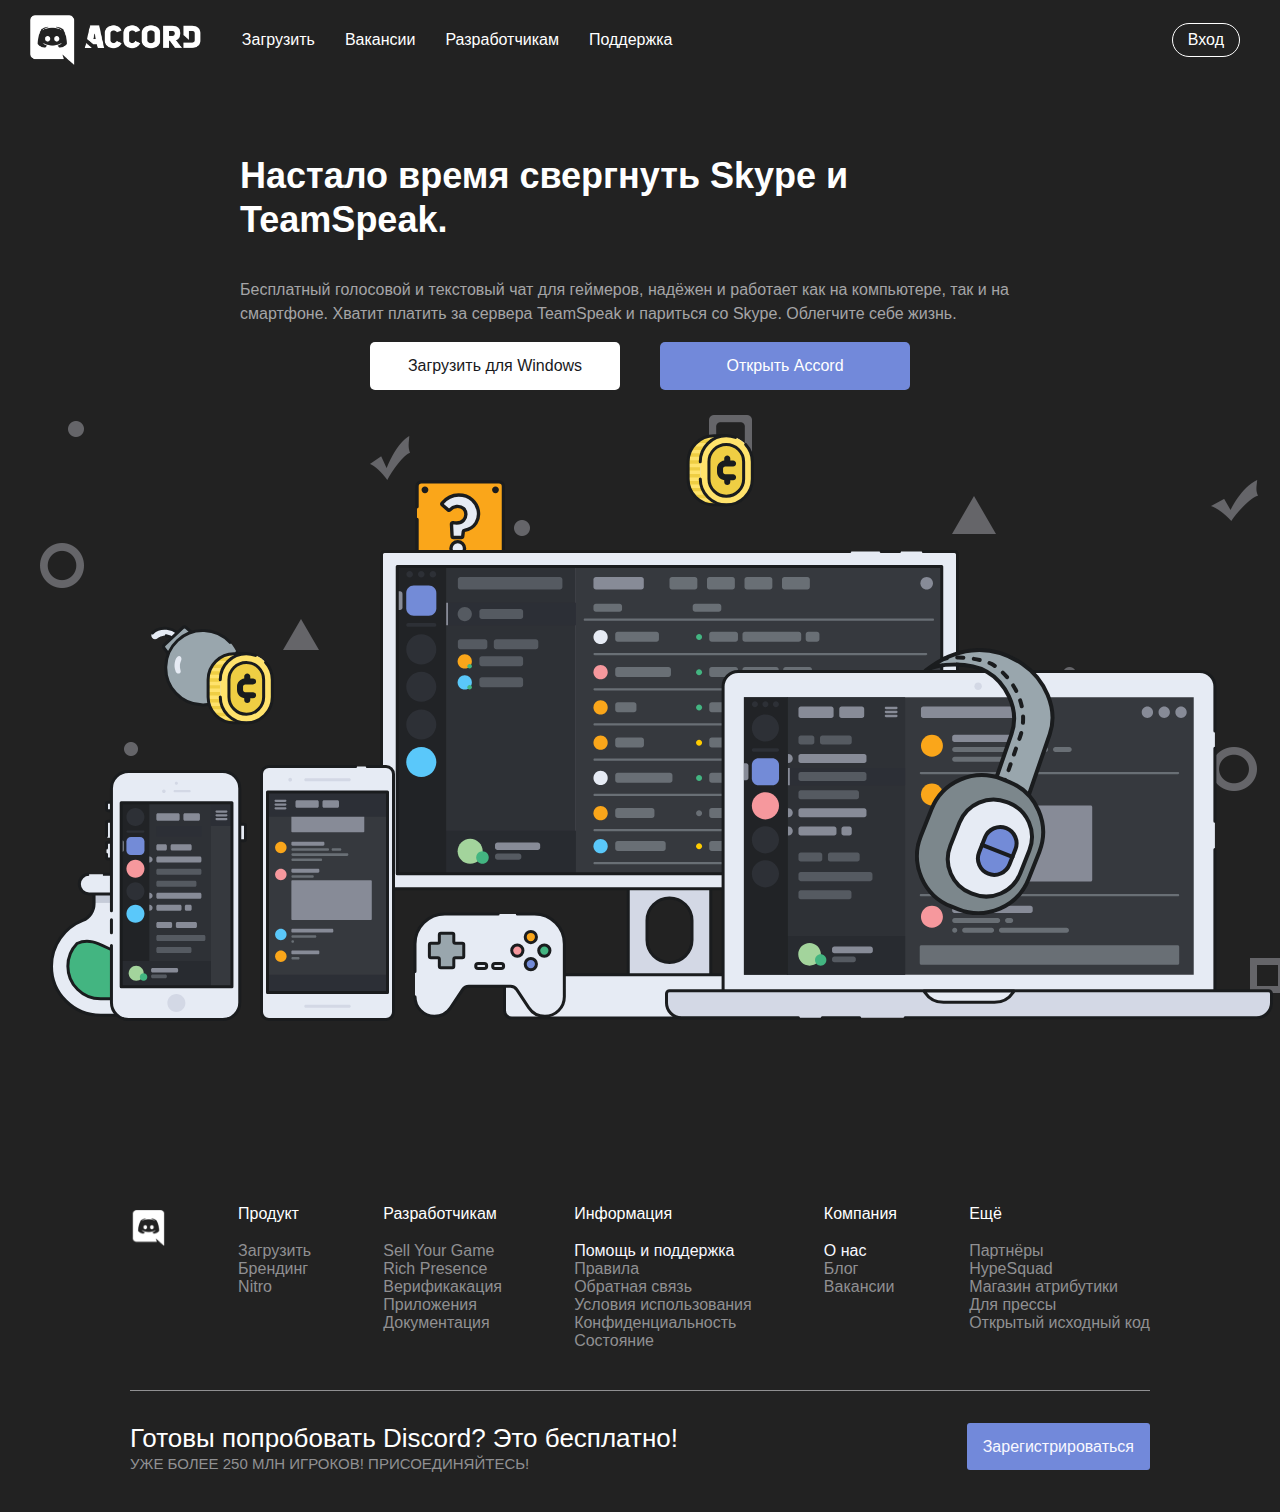
==== commit ba6b554b: "adaptive in process" ====
--- a/index.html
+++ b/index.html
@@ -14,11 +14,22 @@
 </head>
 <body>
     <main class="index_wrapper">
-        <header>
+        <header class="global-header">
             <div class="nav_panel">
                 <div class="nav_panel__child">
                     <img class="logo" src="img/default.png">
                 </div>
+                <div id="top"></div>
+                <a class="burger" href="#">
+                    <span></span>
+                </a>
+                <div class="mobile-menu">
+                    <a href="#">Загрузить</a>
+                    <a href="#">Вакансии</a>
+                    <a href="#">Разработчикам</a>
+                    <a href="#">Поддержка</a>
+                </div>
+
                 <ul class="nav_panel__child navigation">
                     <li><a href="#">Загрузить</a></li>
                     <li><a href="#">Вакансии</a></li>
@@ -45,10 +56,12 @@
                 <p>Бесплатный голосовой и текстовый чат для геймеров, надёжен и работает как на компьютере,
                     так и на смартфоне. Хватит платить за сервера TeamSpeak и париться со Skype. Облегчите себе жизнь.</p>
                 <div class="button_wrapper">
-                    <a class="button download" href="https//discordapp.com/api/download?platform=win" alt="Загрузить Discord"
+                    <a class="button download" href="https//discordapp.com/api/download?platform=win" alt="Загрузить Accord"
                        download="">Загрузить для Windows</a>
                     <a class="button open_accord" href="https://discordapp.com/login?redirect_to=%2Fchannels%2F%40me">Открыть
                         Accord</a>
+                    <a class="button button-mobile" href="#" alt="Загрузить Accord"
+                       download="">Загрузить из Google play</a>
                 </div>
             </div>
             <div class="main main__bottom">
@@ -66,7 +79,7 @@
                 <img src="img/coin.svg" class="coin_right">
             </div>
         </div>
-        <footer>
+        <footer class="global-footer">
             <div class="footer_upper">
                 <a class="footer_upper_child mini" href="#">
                     <img class="minilogo" src="img/mini.png">
@@ -84,7 +97,7 @@
                     <a href="#">Документация</a>
                 </div>
                 <div class="footer_upper_child information"><p>Информация</p>
-                    <a href="/support.html">Помощь и поддержка</a>
+                    <a class="ghost" href="/support.html">Помощь и поддержка</a>
                     <a href="#">Правила</a>
                     <a href="#">Обратная связь</a>
                     <a href="#">Условия использования</a>
@@ -92,7 +105,7 @@
                     <a href="#">Состояние</a>
                 </div>
                 <div class="footer_upper_child company"><p>Компания</p>
-                    <a href="about.html">О нас</a>
+                    <a class="ghost" href="about.html">О нас</a>
                     <a href="#">Блог</a>
                     <a href="#">Вакансии</a>
                 </div>
@@ -109,7 +122,7 @@
                     <h2 class="readyToJoin">Готовы попробовать Discord? Это бесплатно!</h2>
                     <h3 class="joinOtherPlayers">УЖЕ БОЛЕЕ 250 МЛН ИГРОКОВ! ПРИСОЕДИНЯЙТЕСЬ!</h3>
                 </div>
-                <a class="button_registration" href="registration.html">Зарегистрироваться</a>
+                <a class="button_registration ghost" href="registration.html">Зарегистрироваться</a>
             </div>
         </footer>
     </main>
--- a/css/app.css
+++ b/css/app.css
@@ -1,25 +1,25 @@
-.index_wrapper .nav_panel .navigation, .index_wrapper .nav_panel__child:last-child, .about_wrapper .nav_panel .navigation, .about_wrapper .nav_panel__child:last-child, .about_wrapper .what_for_section, .about_wrapper .who_we_are, .about_wrapper .how_many, .about_wrapper .investors, .about_wrapper .investors_name_child, .about_wrapper .investors_name_child a {
+.global-header .nav_panel .navigation, .global-header .nav_panel__child:last-child, .about_wrapper .what_for_section, .about_wrapper .who_we_are, .about_wrapper .how_many, .about_wrapper .investors, .about_wrapper .investors_name_child, .about_wrapper .investors_name_child a, .support_wrapper .help-center, .support_wrapper .blocks, .support_wrapper .footer_wrapper__upper_child {
   display: flex;
   justify-content: center;
   align-items: center; }
 
-.index_wrapper .nav_panel__child:first-child, .index_wrapper .main_section, .index_wrapper .main__upper, .index_wrapper footer, .about_wrapper .nav_panel__child:first-child, .about_wrapper .what_for_wrapper .what_for_text, .about_wrapper .who_we_are_wrapper, .about_wrapper .who_we_are_text, .about_wrapper .how_many_wrapper, .about_wrapper .how_many_text, .about_wrapper .statistic_child, .about_wrapper .reviews, .about_wrapper .reviews_wrapper, .about_wrapper .reviews_text, .about_wrapper .joinAccord_wrapper, .about_wrapper footer {
+.global-header .nav_panel__child:first-child, .global-footer, .index_wrapper .main_section, .index_wrapper .main__upper, .about_wrapper .what_for_wrapper .what_for_text, .about_wrapper .who_we_are_wrapper, .about_wrapper .who_we_are_text, .about_wrapper .how_many_wrapper, .about_wrapper .how_many_text, .about_wrapper .statistic_child, .about_wrapper .reviews, .about_wrapper .reviews_wrapper, .about_wrapper .reviews_text, .about_wrapper .joinAccord_wrapper, .support_wrapper .help-center_wrapper, .support_wrapper .need-help {
   display: flex;
   justify-content: center;
   align-items: center;
   flex-direction: column; }
 
-.index_wrapper .main__upper .button_wrapper, .index_wrapper .footer_upper, .index_wrapper .footer_bottom, .about_wrapper .what_for_wrapper, .about_wrapper .feedback, .about_wrapper .footer_upper, .about_wrapper .footer_bottom, .header-support__wrapper {
+.global-footer .footer_upper, .global-footer .footer_bottom, .index_wrapper .main__upper .button_wrapper, .about_wrapper .what_for_wrapper, .about_wrapper .feedback, .support_wrapper .header_wrapper {
   display: flex;
   justify-content: space-between;
   align-items: center; }
 
-.about_wrapper .how_many_statistic {
+.about_wrapper .how_many_statistic, .about_wrapper .quotes, .support_wrapper .footer_wrapper__bottom {
   display: flex;
   justify-content: space-around;
   align-items: center; }
 
-.about_wrapper .quotes, .about_wrapper .investors_wrapper {
+.about_wrapper .investors_wrapper {
   display: flex;
   justify-content: center;
   align-items: flex-start; }
@@ -32,64 +32,250 @@
   background: #222222;
   color: white; }
 
-header {
+.global-header {
   color: #fff;
   width: 100%; }
-
-.index_wrapper .nav_panel {
-  display: flex;
-  padding: 0 30px;
-  height: 80px; }
-  .index_wrapper .nav_panel__child .logo {
-    height: 50px;
-    width: auto; }
-  .index_wrapper .nav_panel__child:first-child {
-    margin-right: 30px; }
-  .index_wrapper .nav_panel .navigation {
-    list-style-type: none;
+  .global-header .nav_panel {
+    display: flex;
+    padding: 0 30px;
+    height: 80px; }
+    .global-header .nav_panel__child .logo {
+      height: 50px;
+      width: auto; }
+    .global-header .nav_panel__child:first-child {
+      margin-right: 30px; }
+    .global-header .nav_panel .navigation {
+      list-style-type: none;
+      padding: 0;
+      margin: 0;
+      justify-content: flex-start; }
+      .global-header .nav_panel .navigation li {
+        margin-right: 30px; }
+        .global-header .nav_panel .navigation li a {
+          text-decoration: none;
+          display: block;
+          color: #ffffff; }
+    .global-header .nav_panel__child:last-child a {
+      display: block;
+      color: white;
+      margin-right: 10px; }
+    .global-header .nav_panel__child:last-child .button_open {
+      text-decoration: none;
+      border: 1px solid white;
+      border-radius: 25px;
+      padding: 7px 15px; }
+      .global-header .nav_panel__child:last-child .button_open font {
+        size: 10px; }
+    .global-header .nav_panel .share {
+      margin-left: auto; }
+      @media mobile {
+        .global-header .nav_panel .share {
+          display: none; } }
+    @media mobile {
+      .global-header .nav_panel {
+        display: none !important; } }
+    .global-header .nav_panel .burger {
+      display: none;
+      cursor: pointer;
+      padding: 12px 0;
+      position: fixed;
+      top: 20px;
+      right: 20px;
+      z-index: 3; }
+      @media mobile {
+        .global-header .nav_panel .burger {
+          display: block; } }
+    .global-header .nav_panel .burger span {
+      position: relative;
+      display: block;
+      width: 30px;
+      height: 5px;
+      border-radius: 2px;
+      background: #fff;
+      transition: all 0.2s ease-in-out; }
+    .global-header .nav_panel .burger span:before, .global-header .nav_panel .burger span:after {
+      position: absolute;
+      background: #fff;
+      content: "";
+      width: 30px;
+      height: 5px;
+      border-radius: 1px;
+      transition: all 0.2s ease-in-out; }
+    .global-header .nav_panel .burger span:before {
+      top: -10px; }
+    .global-header .nav_panel .burger span:after {
+      top: 10px; }
+    .global-header .nav_panel .burger.active span {
+      background: transparent; }
+    .global-header .nav_panel .burger.active span:before {
+      transform: rotate(45deg) translate(7px, 7px); }
+    .global-header .nav_panel .burger.active span:after {
+      transform: rotate(-45deg) translate(7px, -7px); }
+    .global-header .nav_panel .mobile-menu {
+      position: fixed;
+      width: 100vw;
+      top: -250px;
+      left: 0;
+      display: flex;
+      flex-direction: column;
+      justify-content: space-around;
+      align-items: center;
+      background: #ededed;
+      list-style-type: none;
+      -webkit-font-smoothing: antialiased;
+      transition: 0.5s ease-in-out; }
+    .global-header .nav_panel .mobile-menu.active {
+      top: 0;
+      transition: 0.5s ease-in-out; }
+    .global-header .nav_panel .mobile-menu a {
+      padding: 10px 0;
+      font-size: 22px;
+      text-decoration: none;
+      color: #232323;
+      transition: color 0.3s ease; }
+
+.global-footer {
+  width: 100%;
+  box-sizing: border-box;
+  padding-bottom: 40px; }
+  .global-footer .footer_upper {
+    width: 1020px;
+    box-sizing: border-box;
+    margin: 150px auto 40px; }
+    @media only screen and (min-width: 961px) and (max-width: 1024px) {
+      .global-footer .footer_upper {
+        max-width: 955px; } }
+    @media only screen and (min-width: 768px) and (max-width: 960px), (max-width: 767px) {
+      .global-footer .footer_upper {
+        flex-flow: row wrap;
+        justify-content: center;
+        width: auto; } }
+  .global-footer .footer_upper_child {
+    display: flex;
+    justify-content: center;
+    align-self: flex-start;
+    flex-direction: column; }
+    @media only screen and (min-width: 768px) and (max-width: 960px), (max-width: 767px) {
+      .global-footer .footer_upper_child {
+        width: 40%; } }
+    .global-footer .footer_upper_child a {
+      color: #909092;
+      text-decoration: none; }
+    .global-footer .footer_upper_child p {
+      color: white; }
+    .global-footer .footer_upper_child .minilogo {
+      width: 36px;
+      height: 36px;
+      margin-top: 20px; }
+  .global-footer .footer_bottom {
+    width: 1020px;
+    padding-top: 30px;
+    border-top: 1px solid #909092; }
+    @media only screen and (min-width: 961px) and (max-width: 1024px) {
+      .global-footer .footer_bottom {
+        max-width: 955px; } }
+    @media only screen and (min-width: 768px) and (max-width: 960px), (max-width: 767px) {
+      .global-footer .footer_bottom {
+        display: flex;
+        justify-content: space-between;
+        align-self: center;
+        flex-direction: column; } }
+    @media (max-width: 545px) {
+      .global-footer .footer_bottom {
+        width: auto;
+        max-width: 315px; } }
+    @media (max-width: 320px) {
+      .global-footer .footer_bottom {
+        width: auto;
+        max-width: 250px; } }
+  .global-footer .footer_bottom_text h2 {
+    font-size: 26px;
+    font-weight: 400;
+    line-height: 34px;
+    margin: 0;
+    outline: 0;
+    padding: 0; }
+  .global-footer .footer_bottom_text h3 {
+    color: #909092;
+    font-size: 15px;
+    font-weight: 400;
+    margin: 0;
+    outline: 0;
     padding: 0;
-    margin: 0;
-    justify-content: flex-start; }
-    .index_wrapper .nav_panel .navigation li {
-      margin-right: 30px; }
-      .index_wrapper .nav_panel .navigation li a {
-        text-decoration: none;
-        display: block;
-        color: #ffffff; }
-  .index_wrapper .nav_panel__child:last-child a {
-    display: block;
-    color: white;
-    margin-right: 10px; }
-  .index_wrapper .nav_panel__child:last-child .button_open {
+    vertical-align: baseline;
+    line-height: 1.15; }
+  .global-footer .button_registration {
     text-decoration: none;
-    border: 1px solid white;
-    border-radius: 25px;
-    padding: 7px 15px; }
-    .index_wrapper .nav_panel__child:last-child .button_open font {
-      size: 10px; }
-  .index_wrapper .nav_panel .share {
-    margin-left: auto; }
+    border-radius: 3px;
+    line-height: 15px;
+    padding: 16px;
+    background-color: #7289DA;
+    color: white; }
+    .global-footer .button_registration font {
+      size: 15px; }
+    @media only screen and (min-width: 768px) and (max-width: 960px), (max-width: 767px) {
+      .global-footer .button_registration {
+        margin-top: 20px; } }
+  .global-footer .ghost {
+    color: ghostwhite !important; }
+
+h1 {
+  font-size: 36px;
+  font-weight: 700;
+  color: white;
+  line-height: 44px; }
+
+h2 {
+  font-size: 30px;
+  font-weight: 600;
+  line-height: 1.13; }
+
+h3 {
+  font-size: 26px;
+  font-weight: 500;
+  color: #4F545C;
+  line-height: 1.1;
+  margin-bottom: 0; }
+
+h4 {
+  font-size: 20px;
+  font-weight: 600;
+  color: #4F545C;
+  line-height: 1.1;
+  margin-bottom: 0; }
+
+p {
+  color: #a5a5a7;
+  line-height: 24px;
+  margin-top: 12px; }
+  p font {
+    size: 18px;
+    weight: 400; }
+
 .index_wrapper .main_section {
   width: 100%; }
 .index_wrapper .main__upper {
   box-sizing: border-box;
   max-width: 800px;
   margin-top: 50px; }
-  .index_wrapper .main__upper h1 {
-    line-height: 44px; }
-    .index_wrapper .main__upper h1 font {
-      size: 55px;
-      weight: 700; }
-  .index_wrapper .main__upper p {
-    color: #a5a5a7;
-    line-height: 24px;
-    margin-top: 12px;
-    max-width: 800px; }
-    .index_wrapper .main__upper p font {
-      size: 18px;
-      weight: 400; }
+  @media (max-width: 768px) {
+    .index_wrapper .main__upper {
+      max-width: 700px;
+      text-align: center; } }
+  @media (max-width: 545px) {
+    .index_wrapper .main__upper {
+      max-width: 500px; } }
+  @media (max-width: 480px) {
+    .index_wrapper .main__upper {
+      max-width: 335px; } }
+  @media (max-width: 375px) {
+    .index_wrapper .main__upper {
+      max-width: 285px; } }
   .index_wrapper .main__upper .button_wrapper {
     width: 540px; }
+    @media (max-width: 768px) {
+      .index_wrapper .main__upper .button_wrapper {
+        flex-direction: column; } }
   .index_wrapper .main__upper .button {
     display: block;
     box-sizing: border-box;
@@ -102,9 +288,17 @@
     padding: 15px 15px; }
     .index_wrapper .main__upper .button font {
       size: 10px; }
+    @media (max-width: 768px) {
+      .index_wrapper .main__upper .button {
+        display: none; } }
   .index_wrapper .main__upper .open_accord {
     background-color: #7289DA;
     color: white; }
+  .index_wrapper .main__upper .button-mobile {
+    display: none; }
+    @media (max-width: 768px) {
+      .index_wrapper .main__upper .button-mobile {
+        display: block; } }
 .index_wrapper .main__bottom {
   position: relative;
   width: 100%;
@@ -112,6 +306,40 @@
   background: url("../img/elements/elements.png") no-repeat; }
   .index_wrapper .main__bottom img {
     position: absolute; }
+    @media (max-width: 767px) {
+      .index_wrapper .main__bottom img {
+        display: none;
+        height: 300px; } }
+  @media (max-width: 767px) {
+    .index_wrapper .main__bottom {
+      height: 300px; } }
+  @media only screen and (min-width: 961px) and (max-width: 1024px), only screen and (min-width: 768px) and (max-width: 960px) {
+    .index_wrapper .main__bottom {
+      left: -110px; } }
+  @media (max-width: 768px) {
+    .index_wrapper .main__bottom {
+      background: none; } }
+  @media (max-width: 767px) {
+    .index_wrapper .main__bottom .mob1 {
+      display: block;
+      bottom: auto;
+      left: 20%;
+      top: 20%; } }
+  @media (max-width: 545px) {
+    .index_wrapper .main__bottom .mob1 {
+      left: 5%; } }
+  @media (max-width: 320px) {
+    .index_wrapper .main__bottom .mob1 {
+      left: 25%; } }
+  @media (max-width: 767px) {
+    .index_wrapper .main__bottom .mob2 {
+      display: block;
+      bottom: auto;
+      left: 55%;
+      top: 20%; } }
+  @media (max-width: 320px) {
+    .index_wrapper .main__bottom .mob2 {
+      display: none; } }
 .index_wrapper .question {
   left: 415px;
   top: 90px; }
@@ -121,6 +349,9 @@
 .index_wrapper .laptop {
   left: 665px;
   top: 280px; }
+  @media only screen and (min-width: 768px) and (max-width: 960px) {
+    .index_wrapper .laptop {
+      display: none; } }
 .index_wrapper .mob1 {
   top: 375px;
   left: 260px; }
@@ -136,6 +367,12 @@
 .index_wrapper .earphones {
   top: 258px;
   right: 225px; }
+  @media only screen and (min-width: 961px) and (max-width: 1024px) {
+    .index_wrapper .earphones {
+      right: -80px; } }
+  @media only screen and (min-width: 768px) and (max-width: 960px) {
+    .index_wrapper .earphones {
+      display: none; } }
 .index_wrapper .coin_left {
   top: 258px;
   left: 200px; }
@@ -154,138 +391,31 @@
     transform: translateY(0); }
   100% {
     transform: translateY(10px); } }
-.index_wrapper footer {
-  width: 100%;
-  box-sizing: border-box;
-  padding-bottom: 40px; }
-.index_wrapper .footer_upper {
-  width: 1020px;
-  box-sizing: border-box;
-  margin: 150px auto 40px; }
-.index_wrapper .footer_upper_child {
-  display: flex;
-  justify-content: center;
-  align-self: flex-start;
-  flex-direction: column; }
-  .index_wrapper .footer_upper_child a {
-    color: #909092;
-    text-decoration: none; }
-  .index_wrapper .footer_upper_child p {
-    color: white; }
-  .index_wrapper .footer_upper_child .minilogo {
-    width: 36px;
-    height: 36px;
-    margin-top: 20px; }
-.index_wrapper .footer_bottom {
-  width: 1020px;
-  padding-top: 30px;
-  border-top: 1px solid #909092; }
-.index_wrapper .footer_bottom_text h2 {
-  font-size: 26px;
-  font-weight: 400;
-  line-height: 34px;
-  margin: 0;
-  outline: 0;
-  padding: 0; }
-.index_wrapper .footer_bottom_text h3 {
-  color: #909092;
-  font-size: 15px;
-  font-weight: 400;
-  margin: 0;
-  outline: 0;
-  padding: 0;
-  vertical-align: baseline;
-  line-height: 1.15; }
-.index_wrapper .button_registration {
-  text-decoration: none;
-  border-radius: 3px;
-  line-height: 15px;
-  padding: 16px;
-  background-color: #7289DA;
-  color: white; }
-  .index_wrapper .button_registration font {
-    size: 15px; }
-
-.about_wrapper html, .about_wrapper body {
-  box-sizing: border-box;
-  margin: 0px;
-  padding: 0px;
-  font-family: 'Roboto', sans-serif;
-  background: #222222;
-  color: white; }
-.about_wrapper h1 {
-  font-size: 40px;
-  font-weight: 700;
-  line-height: 1.13; }
-.about_wrapper h2 {
-  font-size: 30px;
-  font-weight: 600;
-  line-height: 1.13; }
-.about_wrapper h3 {
-  font-size: 26px;
-  font-weight: 500;
-  color: #4F545C;
-  line-height: 1.1;
-  margin-bottom: 0; }
-.about_wrapper h4 {
-  font-size: 20px;
-  font-weight: 600;
-  color: #4F545C;
-  line-height: 1.1;
-  margin-bottom: 0; }
-.about_wrapper p {
-  color: #a5a5a7;
-  font-size: 20px;
-  font-weight: 500;
-  line-height: 1.3; }
-.about_wrapper header {
-  color: #fff;
-  width: 100%; }
-.about_wrapper .nav_panel {
-  display: flex;
-  padding: 0 30px;
-  height: 80px; }
-  .about_wrapper .nav_panel__child .logo {
-    height: 50px;
-    width: auto; }
-  .about_wrapper .nav_panel__child:first-child {
-    margin-right: 30px; }
-  .about_wrapper .nav_panel .navigation {
-    list-style-type: none;
-    padding: 0;
-    margin: 0;
-    justify-content: flex-start; }
-    .about_wrapper .nav_panel .navigation li {
-      margin-right: 30px; }
-      .about_wrapper .nav_panel .navigation li a {
-        text-decoration: none;
-        display: block;
-        color: #ffffff; }
-  .about_wrapper .nav_panel__child:last-child a {
-    display: block;
-    color: white;
-    margin-right: 10px; }
-  .about_wrapper .nav_panel__child:last-child .button_open {
-    text-decoration: none;
-    border: 1px solid white;
-    border-radius: 25px;
-    padding: 7px 15px; }
-    .about_wrapper .nav_panel__child:last-child .button_open font {
-      size: 10px; }
-  .about_wrapper .nav_panel .share {
-    margin-left: auto; }
 .about_wrapper .what_for_section {
   width: 100%;
   background: #202225;
   margin: 200px 0 100px; }
+  @media (max-width: 768px) {
+    .about_wrapper .what_for_section {
+      margin-top: 50px; } }
 .about_wrapper .what_for_wrapper {
   width: 1020px; }
   .about_wrapper .what_for_wrapper .what_for_text {
-    max-width: 440px; }
-  .about_wrapper .what_for_wrapper .what_for_text {
+    max-width: 440px;
     margin-left: 55px; }
+    @media (max-width: 768px) {
+      .about_wrapper .what_for_wrapper .what_for_text {
+        text-align: center;
+        margin: 0 20px;
+        width: auto;
+        max-width: none; } }
+    .about_wrapper .what_for_wrapper .what_for_text p {
+      font-size: 19px; }
   .about_wrapper .what_for_wrapper img {
     animation: up_down 4s infinite alternate ease-in-out; }
+    @media (max-width: 768px) {
+      .about_wrapper .what_for_wrapper img {
+        display: none; } }
 @keyframes up_down {
   0% {
     transform: translateY(0); }
@@ -297,6 +427,10 @@
 .about_wrapper .who_we_are_text {
   max-width: 755px;
   text-align: center; }
+  @media (max-width: 768px) {
+    .about_wrapper .who_we_are_text {
+      margin: 0 20px;
+      max-width: none; } }
   .about_wrapper .who_we_are_text p {
     margin: 0; }
 .about_wrapper .who_we_are img {
@@ -304,8 +438,12 @@
   height: 140px; }
 .about_wrapper .how_many {
   width: auto;
+  padding-top: 70px;
   padding-bottom: 200px;
   background: white; }
+  @media (max-width: 768px) {
+    .about_wrapper .how_many {
+      padding-bottom: 50px; } }
 .about_wrapper .how_many_text {
   text-align: center;
   margin-bottom: 50px; }
@@ -320,6 +458,13 @@
   .about_wrapper .how_many_statistic p {
     font-size: 18px;
     margin-top: 0; }
+  @media (max-width: 768px) {
+    .about_wrapper .how_many_statistic {
+      margin: 0 10px;
+      width: auto; } }
+@media (max-width: 768px) {
+  .about_wrapper .statistic_child .pik {
+    margin: 0 10px; } }
 .about_wrapper .who_we_are img {
   width: 115px;
   height: 140px; }
@@ -340,6 +485,10 @@
 .about_wrapper .feedback {
   width: 1200px;
   flex-wrap: wrap; }
+  @media only screen and (min-width: 768px) and (max-width: 960px), (max-width: 768px) {
+    .about_wrapper .feedback {
+      width: auto;
+      justify-content: space-around; } }
 .about_wrapper .feedback_child {
   display: flex;
   justify-content: flex-start;
@@ -359,10 +508,10 @@
     height: 72px;
     width: 72px; }
   .about_wrapper .feedback_child .user_name {
-    color: #AEB5BD; }
-  .about_wrapper .feedback_child p {
-    font-weight: 300;
-    margin-top: 35px; }
+    margin-top: 5px;
+    margin-bottom: 20px;
+    color: #AEB5BD;
+    font-weight: 300; }
   .about_wrapper .feedback_child a {
     background: none;
     bottom: 20px;
@@ -374,20 +523,40 @@
       height: 21px; }
 .about_wrapper .leave_it_here {
   align-self: flex-start; }
+  @media (max-width: 768px) {
+    .about_wrapper .leave_it_here {
+      align-self: center; } }
   .about_wrapper .leave_it_here h3 {
     color: white;
     margin: 50px 20px; }
+    @media only screen and (min-width: 768px) and (max-width: 960px), (max-width: 768px) {
+      .about_wrapper .leave_it_here h3 {
+        margin-bottom: 20px; } }
 .about_wrapper .quotes {
-  width: 100%; }
-.about_wrapper .quotes_child {
-  width: 375px;
-  margin-right: 30px; }
-  .about_wrapper .quotes_child p {
-    color: white; }
-  .about_wrapper .quotes_child div {
-    margin-bottom: 20px; }
-.about_wrapper .streamer p {
-  margin-bottom: 45px; }
+  box-sizing: border-box;
+  width: 100%;
+  padding: 0 20px; }
+  @media only screen and (min-width: 768px) and (max-width: 960px), (max-width: 768px) {
+    .about_wrapper .quotes {
+      flex-flow: row wrap;
+      justify-content: space-around; } }
+  .about_wrapper .quotes .quotes_child {
+    width: 33%; }
+    @media only screen and (min-width: 768px) and (max-width: 960px), (max-width: 768px) {
+      .about_wrapper .quotes .quotes_child {
+        width: 100%; } }
+    .about_wrapper .quotes .quotes_child p {
+      color: white;
+      margin-bottom: 45px; }
+      @media only screen and (min-width: 768px) and (max-width: 960px), (max-width: 768px) {
+        .about_wrapper .quotes .quotes_child p {
+          margin-bottom: 20px; } }
+    .about_wrapper .quotes .quotes_child div {
+      margin-bottom: 20px; }
+  .about_wrapper .quotes .moderator {
+    margin: 0 20px; }
+  .about_wrapper .quotes .mashable p {
+    margin-bottom: 25px; }
 .about_wrapper .investors {
   width: 100%;
   padding: 130px 0;
@@ -451,57 +620,6 @@
   .about_wrapper .joinAccord_vacancies a {
     text-decoration: none;
     color: white; }
-.about_wrapper footer {
-  width: 100%;
-  box-sizing: border-box;
-  padding-bottom: 40px; }
-.about_wrapper .footer_upper {
-  width: 1020px;
-  box-sizing: border-box;
-  margin: 150px auto 40px; }
-.about_wrapper .footer_upper_child {
-  display: flex;
-  justify-content: center;
-  align-self: flex-start;
-  flex-direction: column; }
-  .about_wrapper .footer_upper_child a {
-    color: #909092;
-    text-decoration: none; }
-  .about_wrapper .footer_upper_child p {
-    color: white; }
-  .about_wrapper .footer_upper_child .minilogo {
-    width: 36px;
-    height: 36px;
-    margin-top: 20px; }
-.about_wrapper .footer_bottom {
-  width: 1020px;
-  padding-top: 30px;
-  border-top: 1px solid #909092; }
-.about_wrapper .footer_bottom_text h2 {
-  font-size: 26px;
-  font-weight: 400;
-  line-height: 34px;
-  margin: 0;
-  outline: 0;
-  padding: 0; }
-.about_wrapper .footer_bottom_text h3 {
-  color: #909092;
-  font-size: 15px;
-  font-weight: 400;
-  margin: 0;
-  outline: 0;
-  padding: 0;
-  vertical-align: baseline;
-  line-height: 1.15; }
-.about_wrapper .button_registration {
-  text-decoration: none;
-  border-radius: 3px;
-  line-height: 15px;
-  padding: 16px;
-  background-color: #7289DA;
-  color: white; }
-  .about_wrapper .button_registration font {
-    size: 15px; }
 
 .registration_wrapper html, .registration_wrapper body {
   box-sizing: border-box;
@@ -561,20 +679,149 @@
   color: #7289DA;
   font-size: 14px; }
 
-.header-support {
+.support_wrapper {
   background: white; }
-
-.logo-black img {
-  max-height: 37px; }
-
-.header-support__wrapper {
-  width: 85%;
-  margin: 0 auto;
-  height: 70px; }
-
-.navigation-support a {
-  color: #7289DA;
-  text-decoration: none;
-  margin-right: 20px; }
+  .support_wrapper .header {
+    background: white; }
+    .support_wrapper .header_wrapper {
+      width: 85%;
+      margin: 0 auto;
+      height: 70px; }
+      .support_wrapper .header_wrapper .logo-container__img {
+        max-height: 37px; }
+      .support_wrapper .header_wrapper .navigation__link {
+        color: #7289DA;
+        text-decoration: none;
+        margin-right: 20px; }
+  .support_wrapper .help-center {
+    background: url("/img/fon-support.png") no-repeat;
+    background-size: cover;
+    height: 300px;
+    padding: 0 20px;
+    text-align: center;
+    width: 100%; }
+    .support_wrapper .help-center_wrapper {
+      box-sizing: border-box;
+      max-width: 70%; }
+      .support_wrapper .help-center_wrapper .search-form {
+        position: relative;
+        width: 1000px;
+        margin: 0 auto;
+        background: white; }
+        .support_wrapper .help-center_wrapper .search-form input, .support_wrapper .help-center_wrapper .search-form button {
+          border: none;
+          outline: none;
+          background: transparent; }
+        .support_wrapper .help-center_wrapper .search-form input {
+          width: 100%;
+          height: 62px;
+          padding-left: 15px;
+          font-size: 14px; }
+        .support_wrapper .help-center_wrapper .search-form button {
+          height: 25px;
+          width: 25px;
+          position: absolute;
+          top: 20px;
+          right: 15px;
+          cursor: pointer;
+          background: url("/img/icons-search.png");
+          background-size: contain; }
+  .support_wrapper .need-help {
+    margin-top: 100px;
+    margin-bottom: 115px;
+    width: 100%;
+    color: #4F545C; }
+  .support_wrapper .blocks {
+    flex-flow: row wrap;
+    padding: 0 120px; }
+    .support_wrapper .blocks__link {
+      box-sizing: border-box;
+      text-decoration: none;
+      width: 240px;
+      height: 260px;
+      margin-right: 25px;
+      margin-bottom: 25px;
+      padding: 10px;
+      text-align: center;
+      box-shadow: 0px 9px 30px rgba(200, 200, 200, 0.3); }
+    .support_wrapper .blocks p {
+      font-size: 14px;
+      font-weight: 400;
+      width: 200px;
+      margin: -10px auto 0;
+      color: #68727e; }
+    .support_wrapper .blocks hr {
+      height: 1px;
+      border: none;
+      background-color: #99aab5;
+      opacity: .5;
+      width: 50px;
+      margin: -6px auto 20px; }
+  .support_wrapper .blocks__child img {
+    width: 106px;
+    height: auto; }
+  .support_wrapper .tweet-us {
+    color: #4F545C;
+    text-align: center;
+    margin-top: 120px; }
+    .support_wrapper .tweet-us a {
+      text-decoration: none; }
+    .support_wrapper .tweet-us .twitter-btn {
+      text-transform: uppercase;
+      font-weight: 600;
+      padding: 8px 4px 8px 28px;
+      color: white;
+      background-color: #55acee;
+      width: 136px;
+      margin: 0 auto;
+      border-radius: 3px;
+      position: relative; }
+    .support_wrapper .tweet-us .twitter-btn:before {
+      background: url(/img/twitter-white.png);
+      background-size: 16px;
+      margin-right: 24px;
+      width: 16px;
+      height: 16px;
+      content: "";
+      position: absolute;
+      left: 14px;
+      top: 11px; }
+  .support_wrapper .footer {
+    background: url("/img/fon-with-elements.png") repeat;
+    background-size: contain;
+    width: 100%;
+    position: relative;
+    margin-top: 80px;
+    padding-top: 85px; }
+    .support_wrapper .footer .footer-logo-container__img {
+      height: 35px;
+      width: auto;
+      position: absolute;
+      left: 30px;
+      top: 50%; }
+  .support_wrapper .footer_wrapper {
+    width: 100%;
+    max-width: 1100px;
+    position: relative;
+    margin: 0 auto; }
+    .support_wrapper .footer_wrapper__upper_child {
+      box-sizing: border-box;
+      padding-bottom: 20px;
+      border-bottom: 1px solid #4F545C; }
+      .support_wrapper .footer_wrapper__upper_child a {
+        margin-right: 50px; }
+        .support_wrapper .footer_wrapper__upper_child a:nth-child(2n) {
+          margin-left: 65px; }
+    .support_wrapper .footer_wrapper__bottom {
+      padding: 30px 120px 50px 0;
+      line-height: 1.5; }
+      .support_wrapper .footer_wrapper__bottom_child {
+        display: flex;
+        flex-direction: column;
+        justify-content: center;
+        align-items: flex-start; }
+        .support_wrapper .footer_wrapper__bottom_child a {
+          text-decoration: none;
+          color: #7B7D80; }
 
 /*# sourceMappingURL=app.css.map */
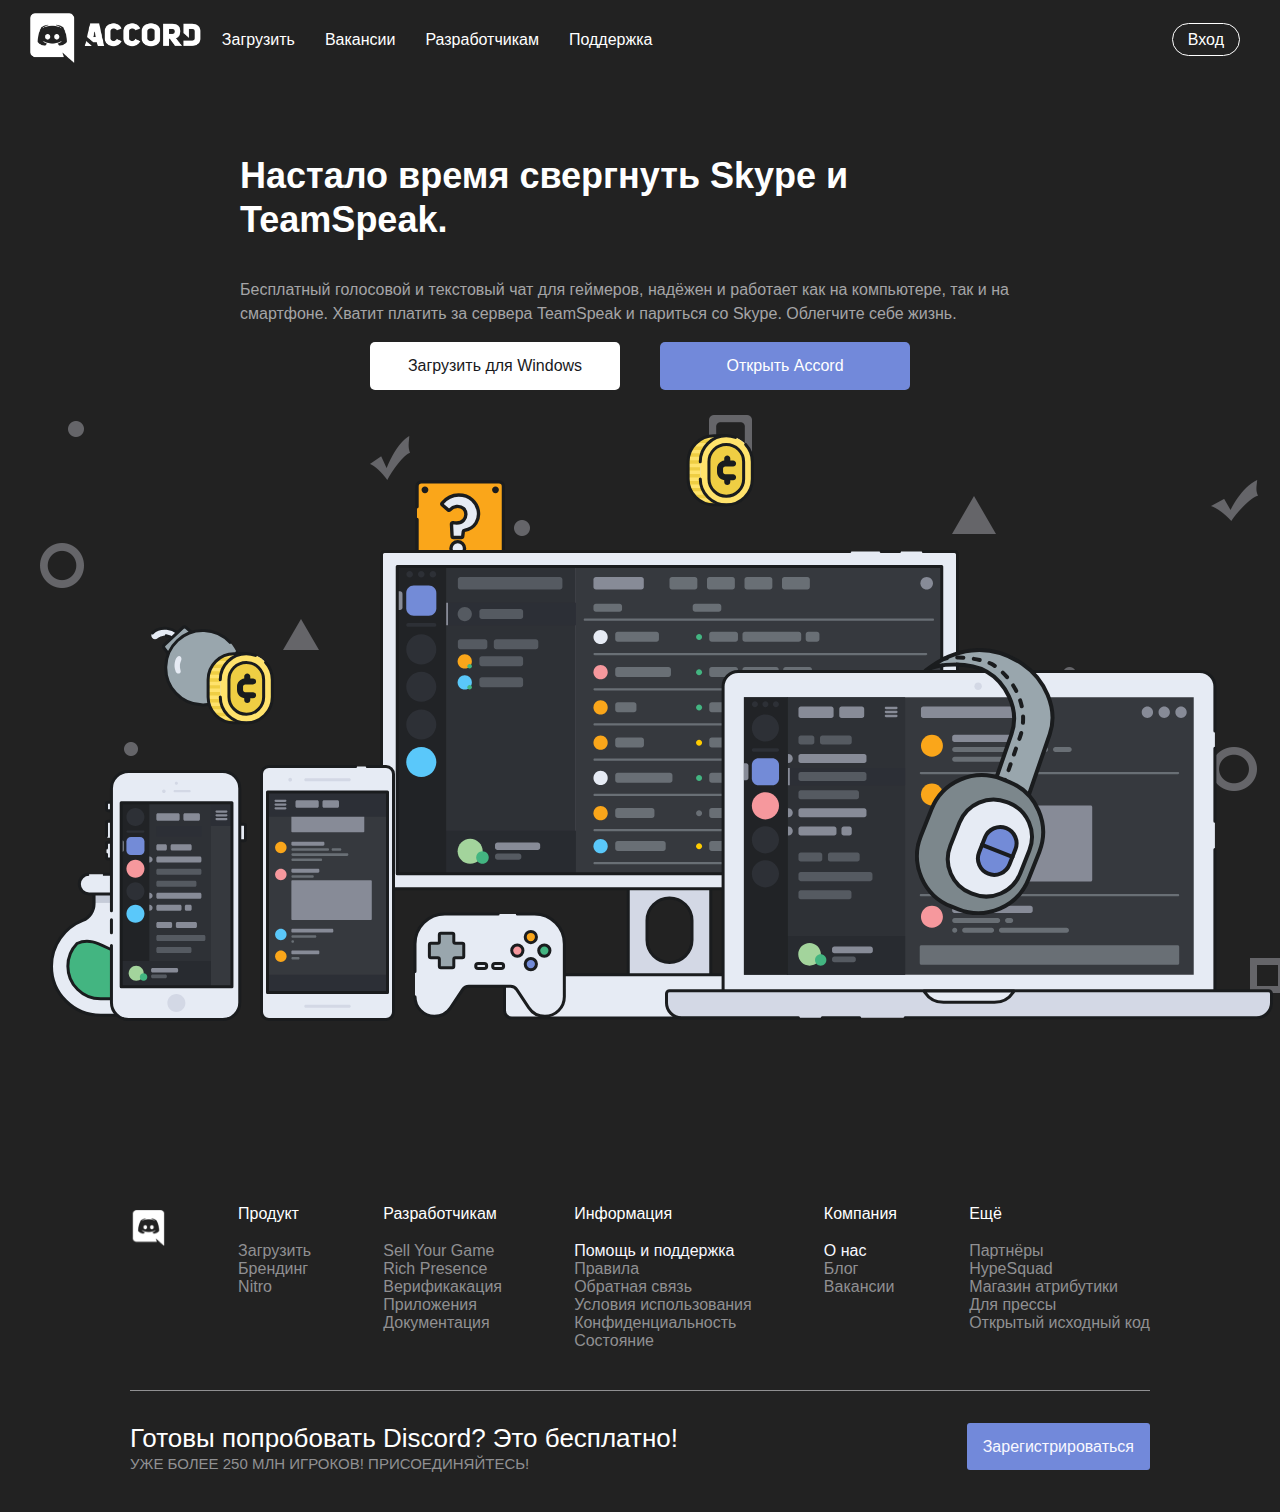
==== commit d170e118: "adaptive without burger" ====
--- a/index.html
+++ b/index.html
@@ -16,20 +16,9 @@
     <main class="index_wrapper">
         <header class="global-header">
             <div class="nav_panel">
-                <div class="nav_panel__child">
+                <div class="nav_panel__child img">
                     <img class="logo" src="img/default.png">
                 </div>
-                <div id="top"></div>
-                <a class="burger" href="#">
-                    <span></span>
-                </a>
-                <div class="mobile-menu">
-                    <a href="#">Загрузить</a>
-                    <a href="#">Вакансии</a>
-                    <a href="#">Разработчикам</a>
-                    <a href="#">Поддержка</a>
-                </div>
-
                 <ul class="nav_panel__child navigation">
                     <li><a href="#">Загрузить</a></li>
                     <li><a href="#">Вакансии</a></li>
@@ -47,6 +36,17 @@
                         <i class="fab fa-instagram"></i>
                     </a>
                     <a class="button_open" href="https://discordapp.com/channels/@me">Вход</a>
+                </div>
+
+                <div id="top">
+                <a class="burger" href="#">
+                    <span></span>
+                <div class="mobile-menu">
+                    <a href="#">Загрузить</a>
+                    <a href="#">Вакансии</a>
+                    <a href="#">Разработчикам</a>
+                    <a href="#">Поддержка</a></div>
+                </a>
                 </div>
             </div>
         </header>
--- a/css/app.css
+++ b/css/app.css
@@ -1,9 +1,9 @@
-.global-header .nav_panel .navigation, .global-header .nav_panel__child:last-child, .about_wrapper .what_for_section, .about_wrapper .who_we_are, .about_wrapper .how_many, .about_wrapper .investors, .about_wrapper .investors_name_child, .about_wrapper .investors_name_child a, .support_wrapper .help-center, .support_wrapper .blocks, .support_wrapper .footer_wrapper__upper_child {
+.global-header .nav_panel .navigation, .about_wrapper .what_for_section, .about_wrapper .who_we_are, .about_wrapper .how_many, .about_wrapper .investors, .about_wrapper .investors_name_child, .about_wrapper .investors_name_child a, .support_wrapper .help-center, .support_wrapper .blocks, .support_wrapper .footer_wrapper__upper_child {
   display: flex;
   justify-content: center;
   align-items: center; }
 
-.global-header .nav_panel__child:first-child, .global-footer, .index_wrapper .main_section, .index_wrapper .main__upper, .about_wrapper .what_for_wrapper .what_for_text, .about_wrapper .who_we_are_wrapper, .about_wrapper .who_we_are_text, .about_wrapper .how_many_wrapper, .about_wrapper .how_many_text, .about_wrapper .statistic_child, .about_wrapper .reviews, .about_wrapper .reviews_wrapper, .about_wrapper .reviews_text, .about_wrapper .joinAccord_wrapper, .support_wrapper .help-center_wrapper, .support_wrapper .need-help {
+.global-footer, .index_wrapper .main_section, .index_wrapper .main__upper, .about_wrapper .what_for_wrapper .what_for_text, .about_wrapper .who_we_are_wrapper, .about_wrapper .who_we_are_text, .about_wrapper .how_many_wrapper, .about_wrapper .how_many_text, .about_wrapper .statistic_child, .about_wrapper .reviews, .about_wrapper .reviews_wrapper, .about_wrapper .reviews_text, .about_wrapper .joinAccord_wrapper, .support_wrapper .help-center_wrapper, .support_wrapper .need-help {
   display: flex;
   justify-content: center;
   align-items: center;
@@ -38,42 +38,44 @@
   .global-header .nav_panel {
     display: flex;
     padding: 0 30px;
-    height: 80px; }
+    height: 80px;
+    align-items: center; }
     .global-header .nav_panel__child .logo {
       height: 50px;
       width: auto; }
-    .global-header .nav_panel__child:first-child {
-      margin-right: 30px; }
     .global-header .nav_panel .navigation {
       list-style-type: none;
       padding: 0;
-      margin: 0;
+      margin-left: 10px;
       justify-content: flex-start; }
+      @media (max-width: 768px) {
+        .global-header .nav_panel .navigation {
+          display: none; } }
       .global-header .nav_panel .navigation li {
         margin-right: 30px; }
         .global-header .nav_panel .navigation li a {
           text-decoration: none;
           display: block;
           color: #ffffff; }
-    .global-header .nav_panel__child:last-child a {
-      display: block;
-      color: white;
-      margin-right: 10px; }
-    .global-header .nav_panel__child:last-child .button_open {
+    .global-header .nav_panel .share {
+      margin-left: auto; }
+      .global-header .nav_panel .share a {
+        text-decoration: none;
+        color: white;
+        margin-right: 10px; }
+      @media (max-width: 768px) {
+        .global-header .nav_panel .share {
+          display: none; } }
+    .global-header .nav_panel .button_open {
       text-decoration: none;
       border: 1px solid white;
       border-radius: 25px;
       padding: 7px 15px; }
-      .global-header .nav_panel__child:last-child .button_open font {
+      .global-header .nav_panel .button_open font {
         size: 10px; }
-    .global-header .nav_panel .share {
-      margin-left: auto; }
-      @media mobile {
-        .global-header .nav_panel .share {
+      @media (max-width: 768px) {
+        .global-header .nav_panel .button_open {
           display: none; } }
-    @media mobile {
-      .global-header .nav_panel {
-        display: none !important; } }
     .global-header .nav_panel .burger {
       display: none;
       cursor: pointer;
@@ -82,7 +84,7 @@
       top: 20px;
       right: 20px;
       z-index: 3; }
-      @media mobile {
+      @media (max-width: 768px) {
         .global-header .nav_panel .burger {
           display: block; } }
     .global-header .nav_panel .burger span {
@@ -113,19 +115,21 @@
       transform: rotate(-45deg) translate(7px, -7px); }
     .global-header .nav_panel .mobile-menu {
       position: fixed;
-      width: 100vw;
-      top: -250px;
-      left: 0;
+      width: 175px;
+      top: 20px;
+      right: 20px;
+      display: none; }
+    .global-header .nav_panel .mobile-menu.active {
+      top: 20px;
+      right: 20px;
       display: flex;
+      transition: 0.5s ease-in-out;
       flex-direction: column;
       justify-content: space-around;
       align-items: center;
       background: #ededed;
       list-style-type: none;
       -webkit-font-smoothing: antialiased;
-      transition: 0.5s ease-in-out; }
-    .global-header .nav_panel .mobile-menu.active {
-      top: 0;
       transition: 0.5s ease-in-out; }
     .global-header .nav_panel .mobile-menu a {
       padding: 10px 0;
@@ -149,7 +153,8 @@
       .global-footer .footer_upper {
         flex-flow: row wrap;
         justify-content: center;
-        width: auto; } }
+        width: auto;
+        margin: 70px auto 40px; } }
   .global-footer .footer_upper_child {
     display: flex;
     justify-content: center;
@@ -157,7 +162,8 @@
     flex-direction: column; }
     @media only screen and (min-width: 768px) and (max-width: 960px), (max-width: 767px) {
       .global-footer .footer_upper_child {
-        width: 40%; } }
+        width: 50%;
+        text-align: center; } }
     .global-footer .footer_upper_child a {
       color: #909092;
       text-decoration: none; }
@@ -166,7 +172,7 @@
     .global-footer .footer_upper_child .minilogo {
       width: 36px;
       height: 36px;
-      margin-top: 20px; }
+      margin: 20px auto; }
   .global-footer .footer_bottom {
     width: 1020px;
     padding-top: 30px;
@@ -463,8 +469,11 @@
       margin: 0 10px;
       width: auto; } }
 @media (max-width: 768px) {
-  .about_wrapper .statistic_child .pik {
-    margin: 0 10px; } }
+  .about_wrapper .pik {
+    margin: 0 30px; } }
+@media (max-width: 320px) {
+  .about_wrapper .pik {
+    margin: 0; } }
 .about_wrapper .who_we_are img {
   width: 115px;
   height: 140px; }
@@ -561,21 +570,31 @@
   width: 100%;
   padding: 130px 0;
   background: white; }
+  @media (max-width: 768px) {
+    .about_wrapper .investors {
+      padding: 50px 0; } }
 .about_wrapper .investors_wrapper {
-  width: 960px;
-  height: 500px;
   flex-wrap: wrap;
-  box-sizing: border-box; }
+  box-sizing: border-box;
+  padding: 0 35px; }
 .about_wrapper .investors_text {
   display: flex;
   justify-content: center;
   align-items: flex-start;
   flex-direction: column;
   flex-basis: 35%; }
+  @media (max-width: 768px) {
+    .about_wrapper .investors_text {
+      flex-basis: 85%;
+      text-align: center; } }
   .about_wrapper .investors_text h2 {
     color: #4F545C;
     font-weight: 300; }
+    @media (max-width: 768px) {
+      .about_wrapper .investors_text h2 {
+        align-self: center; } }
 .about_wrapper .investors_name {
+  max-width: 700px;
   display: flex;
   justify-content: flex-start;
   align-items: center;
@@ -584,6 +603,11 @@
   background-color: white;
   padding-left: 30px;
   box-sizing: border-box; }
+  @media (max-width: 768px) {
+    .about_wrapper .investors_name {
+      justify-content: center;
+      flex-basis: auto;
+      padding-left: 0; } }
 .about_wrapper .investors_name_child {
   flex-basis: 20%;
   height: 200px;
@@ -601,83 +625,100 @@
   margin-left: auto;
   margin-right: auto;
   padding: 0; }
-.about_wrapper .joinAccord_text {
-  display: flex;
-  flex-direction: column;
-  text-align: center;
-  width: 50%; }
-  .about_wrapper .joinAccord_text h2 {
-    color: #4F545C;
-    font-size: 25px;
-    font-weight: 300;
-    line-height: 1.3; }
-.about_wrapper .joinAccord_vacancies {
-  margin-top: 50px;
-  text-align: center;
-  background-color: #7289DA;
-  border-radius: 3px;
-  padding: 15px; }
-  .about_wrapper .joinAccord_vacancies a {
+  .about_wrapper .joinAccord_wrapper .joinAccord_text {
+    display: flex;
+    flex-direction: column;
+    text-align: center;
+    width: 65%; }
+    .about_wrapper .joinAccord_wrapper .joinAccord_text h2 {
+      color: #4F545C;
+      font-size: 25px;
+      font-weight: 300;
+      line-height: 1.3; }
+  .about_wrapper .joinAccord_wrapper .joinAccord_vacancies {
+    margin-top: 50px;
+    text-align: center;
+    background-color: #7289DA;
+    border-radius: 3px;
+    padding: 15px; }
+    .about_wrapper .joinAccord_wrapper .joinAccord_vacancies a {
+      text-decoration: none;
+      color: white; }
+  .about_wrapper .joinAccord_wrapper img {
+    width: 100%; }
+
+.registration_wrapper {
+  width: auto;
+  height: 900px;
+  background: url("/img/solntse_gory_ozero_pejzazh.jpg") no-repeat; }
+  @media (max-width: 768px) {
+    .registration_wrapper {
+      height: 680px; } }
+  @media (max-width: 545px) {
+    .registration_wrapper {
+      height: 0px; } }
+  .registration_wrapper p {
+    font-size: 12px;
+    text-Transform: uppercase; }
+  .registration_wrapper h2 {
+    font-weight: 300; }
+  .registration_wrapper .logo {
+    height: 50px;
+    width: auto;
+    position: absolute;
+    top: 5%;
+    left: 5%; }
+    @media (max-width: 545px) {
+      .registration_wrapper .logo {
+        display: none; } }
+  .registration_wrapper .registration {
+    position: absolute;
+    left: 30%;
+    top: 30%;
+    width: 480px;
+    height: 460px;
+    box-sizing: border-box;
+    padding: 10px;
+    background: #36393F;
+    border-radius: 3px; }
+    @media only screen and (min-width: 768px) and (max-width: 960px), (max-width: 768px) {
+      .registration_wrapper .registration {
+        left: 20%;
+        top: 20%; } }
+    @media (max-width: 545px) {
+      .registration_wrapper .registration {
+        width: 100%;
+        height: auto;
+        position: inherit; } }
+  .registration_wrapper .registration_form {
+    display: flex;
+    flex-direction: column;
+    justify-content: flex-start;
+    align-items: center; }
+  .registration_wrapper input {
+    box-sizing: border-box;
+    width: 400px;
+    border: none;
+    border-radius: 3px;
+    padding: 10px; }
+    @media (max-width: 545px) {
+      .registration_wrapper input {
+        width: 300px; } }
+  .registration_wrapper .fields {
+    margin-bottom: 25px; }
+  .registration_wrapper #continue {
+    color: white;
+    background: #7289DA;
+    font-weight: 500;
+    font-size: 16px;
+    margin-bottom: 15px; }
+  .registration_wrapper .already_registered {
+    align-self: flex-start;
+    margin-left: 32px; }
+  .registration_wrapper a {
     text-decoration: none;
-    color: white; }
-
-.registration_wrapper html, .registration_wrapper body {
-  box-sizing: border-box;
-  margin: 0px;
-  padding: 0px;
-  font-family: 'Roboto', sans-serif;
-  background: url("/img/solntse_gory_ozero_pejzazh.jpg") no-repeat #222222;
-  color: white;
-  position: relative;
-  height: 800px;
-  width: 100%; }
-.registration_wrapper p {
-  font-size: 12px;
-  text-Transform: uppercase; }
-.registration_wrapper h2 {
-  font-weight: 300; }
-.registration_wrapper .logo {
-  height: 50px;
-  width: auto;
-  position: absolute;
-  top: 5%;
-  left: 5%; }
-.registration_wrapper .registration {
-  position: absolute;
-  left: 30%;
-  top: 30%;
-  width: 480px;
-  height: 460px;
-  box-sizing: border-box;
-  padding: 10px;
-  background: #36393F;
-  border-radius: 3px; }
-.registration_wrapper .registration_form {
-  display: flex;
-  flex-direction: column;
-  justify-content: flex-start;
-  align-items: center; }
-.registration_wrapper input {
-  box-sizing: border-box;
-  width: 400px;
-  border: none;
-  border-radius: 3px;
-  padding: 10px; }
-.registration_wrapper .fields {
-  margin-bottom: 25px; }
-.registration_wrapper #continue {
-  color: white;
-  background: #7289DA;
-  font-weight: 500;
-  font-size: 16px;
-  margin-bottom: 15px; }
-.registration_wrapper .already_registered {
-  align-self: flex-start;
-  margin-left: 32px; }
-.registration_wrapper a {
-  text-decoration: none;
-  color: #7289DA;
-  font-size: 14px; }
+    color: #7289DA;
+    font-size: 14px; }
 
 .support_wrapper {
   background: white; }
@@ -687,6 +728,11 @@
       width: 85%;
       margin: 0 auto;
       height: 70px; }
+      @media (max-width: 480px) {
+        .support_wrapper .header_wrapper {
+          text-align: center;
+          width: 255px;
+          line-height: 1.8; } }
       .support_wrapper .header_wrapper .logo-container__img {
         max-height: 37px; }
       .support_wrapper .header_wrapper .navigation__link {
@@ -699,13 +745,17 @@
     height: 300px;
     padding: 0 20px;
     text-align: center;
-    width: 100%; }
+    width: 100%;
+    box-sizing: border-box; }
     .support_wrapper .help-center_wrapper {
       box-sizing: border-box;
       max-width: 70%; }
+      .support_wrapper .help-center_wrapper h2 {
+        position: absolute;
+        top: 115px; }
       .support_wrapper .help-center_wrapper .search-form {
-        position: relative;
-        width: 1000px;
+        position: absolute;
+        width: 75%;
         margin: 0 auto;
         background: white; }
         .support_wrapper .help-center_wrapper .search-form input, .support_wrapper .help-center_wrapper .search-form button {
@@ -731,6 +781,12 @@
     margin-bottom: 115px;
     width: 100%;
     color: #4F545C; }
+    @media (max-width: 768px) {
+      .support_wrapper .need-help {
+        margin-top: 50px;
+        margin-bottom: 50px;
+        padding: 0 20px;
+        box-sizing: border-box; } }
   .support_wrapper .blocks {
     flex-flow: row wrap;
     padding: 0 120px; }
@@ -801,25 +857,45 @@
       top: 50%; }
   .support_wrapper .footer_wrapper {
     width: 100%;
-    max-width: 1100px;
     position: relative;
     margin: 0 auto; }
     .support_wrapper .footer_wrapper__upper_child {
       box-sizing: border-box;
       padding-bottom: 20px;
       border-bottom: 1px solid #4F545C; }
+      @media (max-width: 768px) {
+        .support_wrapper .footer_wrapper__upper_child {
+          flex-flow: row wrap;
+          padding: 0 50px 20px 65px;
+          justify-content: space-around; } }
       .support_wrapper .footer_wrapper__upper_child a {
         margin-right: 50px; }
+        @media (max-width: 768px) {
+          .support_wrapper .footer_wrapper__upper_child a {
+            margin-right: 30px;
+            margin-bottom: 10px; } }
         .support_wrapper .footer_wrapper__upper_child a:nth-child(2n) {
           margin-left: 65px; }
+          @media (max-width: 545px) {
+            .support_wrapper .footer_wrapper__upper_child a:nth-child(2n) {
+              margin-left: 20px; } }
     .support_wrapper .footer_wrapper__bottom {
       padding: 30px 120px 50px 0;
       line-height: 1.5; }
+      @media (max-width: 768px) {
+        .support_wrapper .footer_wrapper__bottom {
+          padding-right: 0; } }
+      @media (max-width: 768px) {
+        .support_wrapper .footer_wrapper__bottom .footer-logo-container {
+          display: none; } }
       .support_wrapper .footer_wrapper__bottom_child {
         display: flex;
         flex-direction: column;
         justify-content: center;
         align-items: flex-start; }
+        @media (max-width: 320px) {
+          .support_wrapper .footer_wrapper__bottom_child {
+            font-size: smaller; } }
         .support_wrapper .footer_wrapper__bottom_child a {
           text-decoration: none;
           color: #7B7D80; }
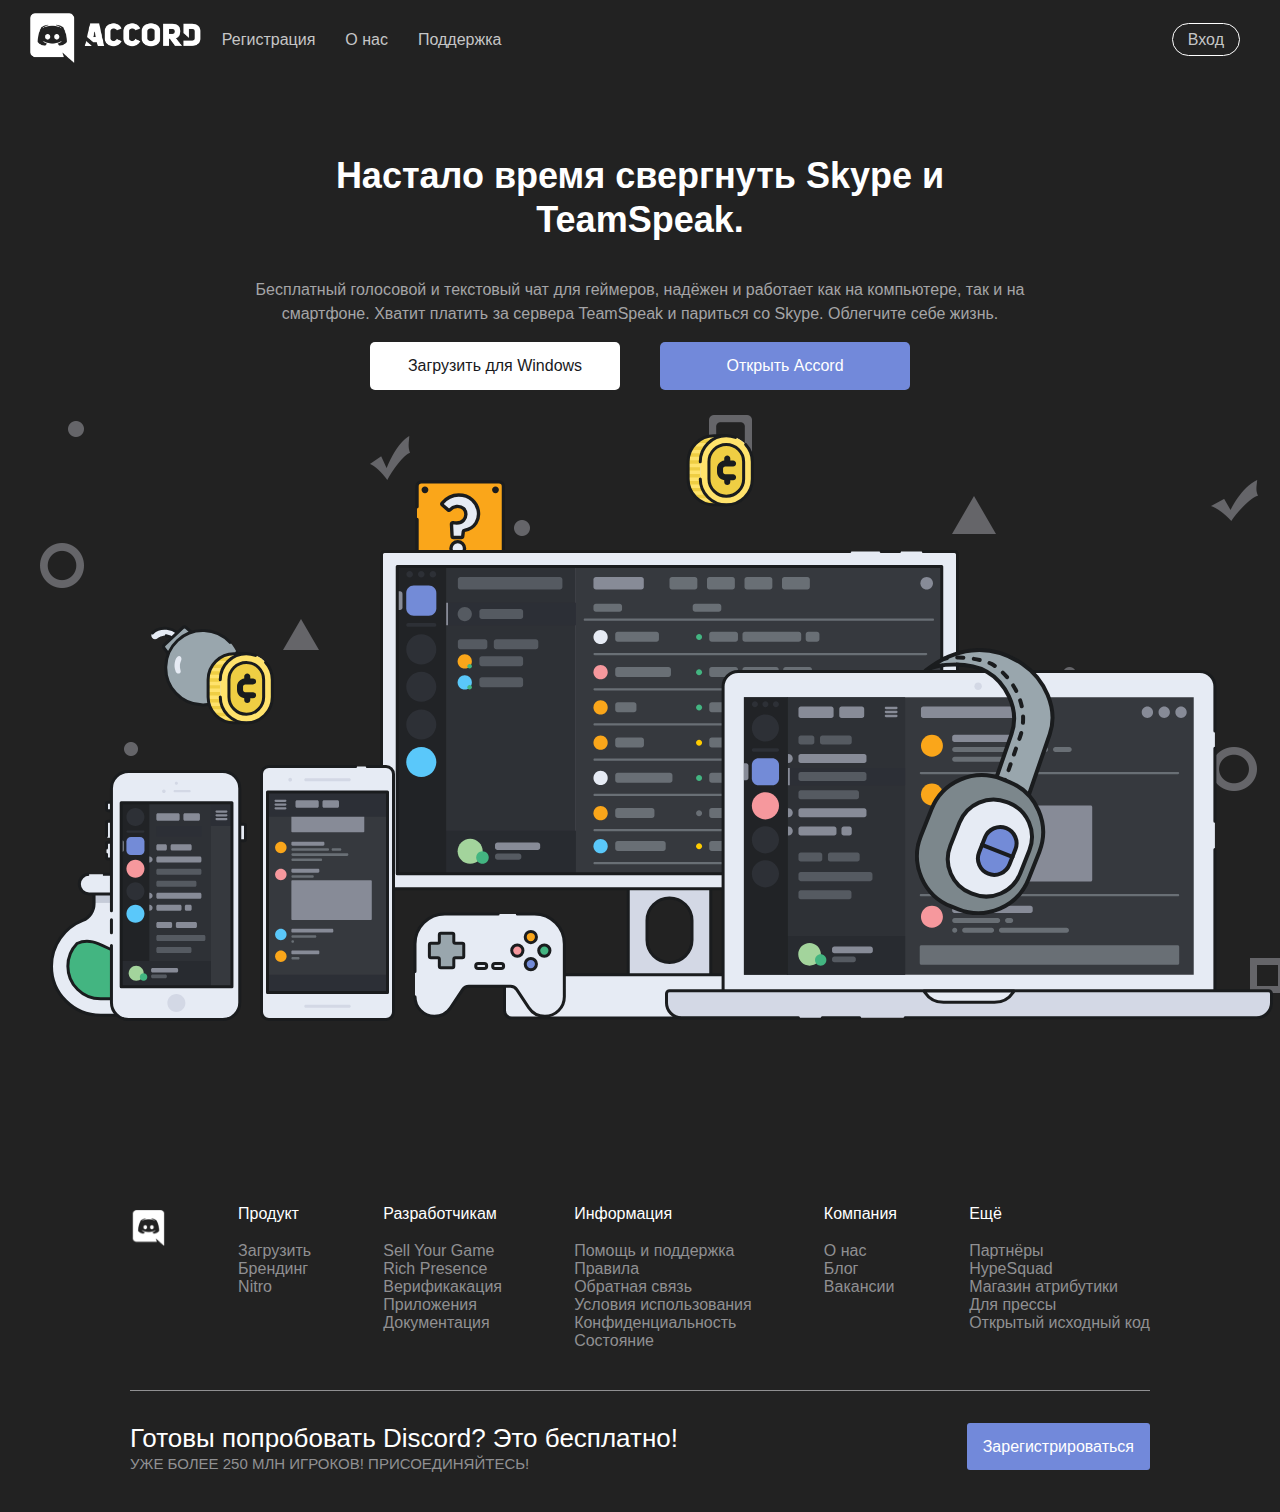
==== commit 718ba694: "last version" ====
--- a/index.html
+++ b/index.html
@@ -13,119 +13,125 @@
     <title>Main_page</title>
 </head>
 <body>
-    <main class="index_wrapper">
-        <header class="global-header">
-            <div class="nav_panel">
-                <div class="nav_panel__child img">
+<main class="index_wrapper">
+    <header class="global-header">
+        <div class="nav_panel">
+            <div class="nav_panel__child img">
+                <a class="logo-container__link" title="Home" href="/index.html">
                     <img class="logo" src="img/default.png">
-                </div>
-                <ul class="nav_panel__child navigation">
-                    <li><a href="#">Загрузить</a></li>
-                    <li><a href="#">Вакансии</a></li>
-                    <li class="submenu"><a href="#">Разработчикам</a></li>
-                    <li class="submenu"><a href="#">Поддержка</a></li>
-                </ul>
-                <div class="nav_panel__child share">
-                    <a class="social social-tw" href="https://twitter.com/discordapp">
-                        <i class="fab fa-twitter-square"></i>
-                    </a>
-                    <a class="social social-fb" href="https://www.facebook.com/discordapp">
-                        <i class="fab fa-facebook-square"></i>
-                    </a>
-                    <a class="social social-inst" href="https://www.instagram.com/discordapp/">
-                        <i class="fab fa-instagram"></i>
-                    </a>
-                    <a class="button_open" href="https://discordapp.com/channels/@me">Вход</a>
+                </a>
+            </div>
+            <ul class="nav_panel__child navigation">
+                <li><a href="registration.html">Регистрация</a></li>
+                <li><a href="about.html">О нас</a></li>
+                <li><a href="support.html">Поддержка</a></li>
+            </ul>
+            <div class="nav_panel__child share">
+                <a class="social social-tw" href="https://twitter.com/discordapp">
+                    <i class="fab fa-twitter-square"></i>
+                </a>
+                <a class="social social-fb" href="https://www.facebook.com/discordapp">
+                    <i class="fab fa-facebook-square"></i>
+                </a>
+                <a class="social social-inst" href="https://www.instagram.com/discordapp/">
+                    <i class="fab fa-instagram"></i>
+                </a>
+                <a class="button_open" href="https://discordapp.com/channels/@me">Вход</a>
+            </div>
+
+            <div id="top">
+                <a class="burger" href="#">
+                    <span></span>
+                </a>
+                <div class="mobile-menu">
+                    <a href="registration.html">Регистрация</a>
+                    <a href="about.html">О нас</a>
+                    <a href="support.html">Поддержка</a>
                 </div>
 
-                <div id="top">
-                <a class="burger" href="#">
-                    <span></span>
-                <div class="mobile-menu">
-                    <a href="#">Загрузить</a>
-                    <a href="#">Вакансии</a>
-                    <a href="#">Разработчикам</a>
-                    <a href="#">Поддержка</a></div>
-                </a>
-                </div>
-            </div>
-        </header>
-        <div class="main_section">
-            <div class="main main__upper">
-                <h1>Настало время свергнуть Skype и TeamSpeak.</h1>
-                <p>Бесплатный голосовой и текстовый чат для геймеров, надёжен и работает как на компьютере,
-                    так и на смартфоне. Хватит платить за сервера TeamSpeak и париться со Skype. Облегчите себе жизнь.</p>
-                <div class="button_wrapper">
-                    <a class="button download" href="https//discordapp.com/api/download?platform=win" alt="Загрузить Accord"
-                       download="">Загрузить для Windows</a>
-                    <a class="button open_accord" href="https://discordapp.com/login?redirect_to=%2Fchannels%2F%40me">Открыть
-                        Accord</a>
-                    <a class="button button-mobile" href="#" alt="Загрузить Accord"
-                       download="">Загрузить из Google play</a>
-                </div>
-            </div>
-            <div class="main main__bottom">
-                <!--<img src="img/elements/elements.png">-->
-                <img src="img/question.svg" class="question">
-                <img src="img/monitor_big.svg" class="monitor_big">
-                <img src="img/mixture.svg" class="mixture">
-                <img src="img/laptop.svg" class="laptop">
-                <img src="img/mob1.svg" class="mob1">
-                <img src="img/mob2.svg" class="mob2">
-                <img src="img/joystick.svg" class="joystick">
-                <img src="img/earphones.svg" class="earphones">
-                <img src="img/bomb.svg" class="bomb">
-                <img src="img/coin.svg" class="coin_left">
-                <img src="img/coin.svg" class="coin_right">
             </div>
         </div>
-        <footer class="global-footer">
-            <div class="footer_upper">
-                <a class="footer_upper_child mini" href="#">
-                    <img class="minilogo" src="img/mini.png">
-                </a>
-                <div class="footer_upper_child product"><p>Продукт</p>
-                    <a href="#">Загрузить</a>
-                    <a href="#">Брендинг</a>
-                    <a href="#">Nitrо</a>
-                </div>
-                <div class="footer_upper_child developers"><p>Разработчикам</p>
-                    <a href="#">Sell Your Game</a>
-                    <a href="#">Rich Presence</a>
-                    <a href="#">Верификакация</a>
-                    <a href="#">Приложения</a>
-                    <a href="#">Документация</a>
-                </div>
-                <div class="footer_upper_child information"><p>Информация</p>
-                    <a class="ghost" href="/support.html">Помощь и поддержка</a>
-                    <a href="#">Правила</a>
-                    <a href="#">Обратная связь</a>
-                    <a href="#">Условия использования</a>
-                    <a href="#">Конфиденциальность</a>
-                    <a href="#">Состояние</a>
-                </div>
-                <div class="footer_upper_child company"><p>Компания</p>
-                    <a class="ghost" href="about.html">О нас</a>
-                    <a href="#">Блог</a>
-                    <a href="#">Вакансии</a>
-                </div>
-                <div class="footer_upper_child else"><p>Ещё</p>
-                    <a href="#">Партнёры</a>
-                    <a href="#">HypeSquad</a>
-                    <a href="#">Магазин атрибутики</a>
-                    <a href="#">Для прессы</a>
-                    <a href="#">Открытый исходный код</a>
-                </div>
+    </header>
+    <div class="main_section">
+        <div class="main main__upper">
+            <h1>Настало время свергнуть Skype и TeamSpeak.</h1>
+            <p>Бесплатный голосовой и текстовый чат для геймеров, надёжен и работает как на компьютере,
+                так и на смартфоне. Хватит платить за сервера TeamSpeak и париться со Skype. Облегчите себе жизнь.</p>
+            <div class="button_wrapper">
+                <a class="button download" href="https//discordapp.com/api/download?platform=win" alt="Загрузить Accord"
+                   download="">Загрузить для Windows</a>
+                <a class="button open_accord" href="https://discordapp.com/login?redirect_to=%2Fchannels%2F%40me">Открыть
+                    Accord</a>
+                <a class="button button-mobile" href="#" alt="Загрузить Accord"
+                   download="">Загрузить из Google play</a>
             </div>
-            <div class="footer_bottom">
-                <div class="footer_bottom_text">
-                    <h2 class="readyToJoin">Готовы попробовать Discord? Это бесплатно!</h2>
-                    <h3 class="joinOtherPlayers">УЖЕ БОЛЕЕ 250 МЛН ИГРОКОВ! ПРИСОЕДИНЯЙТЕСЬ!</h3>
-                </div>
-                <a class="button_registration ghost" href="registration.html">Зарегистрироваться</a>
+        </div>
+        <div class="main main__bottom">
+            <!--<img src="img/elements/elements.png">-->
+            <img src="img/question.svg" class="question">
+            <img src="img/monitor_big.svg" class="monitor_big">
+            <img src="img/mixture.svg" class="mixture">
+            <img src="img/laptop.svg" class="laptop">
+            <img src="img/mob1.svg" class="mob1">
+            <img src="img/mob2.svg" class="mob2">
+            <img src="img/joystick.svg" class="joystick">
+            <img src="img/earphones.svg" class="earphones">
+            <img src="img/bomb.svg" class="bomb">
+            <img src="img/coin.svg" class="coin_left">
+            <img src="img/coin.svg" class="coin_right">
+        </div>
+    </div>
+    <footer class="global-footer">
+        <div class="footer_upper">
+            <a class="footer_upper_child mini" href="#">
+                <img class="minilogo" src="img/mini.png">
+            </a>
+            <div class="footer_upper_child product"><p>Продукт</p>
+                <a href="#">Загрузить</a>
+                <a href="#">Брендинг</a>
+                <a href="#">Nitrо</a>
             </div>
-        </footer>
-    </main>
+            <div class="footer_upper_child developers"><p>Разработчикам</p>
+                <a href="#">Sell Your Game</a>
+                <a href="#">Rich Presence</a>
+                <a href="#">Верификакация</a>
+                <a href="#">Приложения</a>
+                <a href="#">Документация</a>
+            </div>
+            <div class="footer_upper_child information"><p>Информация</p>
+                <a href="/support.html">Помощь и поддержка</a>
+                <a href="#">Правила</a>
+                <a href="#">Обратная связь</a>
+                <a href="#">Условия использования</a>
+                <a href="#">Конфиденциальность</a>
+                <a href="#">Состояние</a>
+            </div>
+            <div class="footer_upper_child company"><p>Компания</p>
+                <a href="about.html">О нас</a>
+                <a href="#">Блог</a>
+                <a href="#">Вакансии</a>
+            </div>
+            <div class="footer_upper_child else"><p>Ещё</p>
+                <a href="#">Партнёры</a>
+                <a href="#">HypeSquad</a>
+                <a href="#">Магазин атрибутики</a>
+                <a href="#">Для прессы</a>
+                <a href="#">Открытый исходный код</a>
+            </div>
+        </div>
+        <div class="footer_bottom">
+            <div class="footer_bottom_text">
+                <h2 class="readyToJoin">Готовы попробовать Discord? Это бесплатно!</h2>
+                <h3 class="joinOtherPlayers">УЖЕ БОЛЕЕ 250 МЛН ИГРОКОВ! ПРИСОЕДИНЯЙТЕСЬ!</h3>
+            </div>
+            <a class="button_registration" href="registration.html">Зарегистрироваться</a>
+        </div>
+    </footer>
+</main>
 </body>
+<script
+        src="https://code.jquery.com/jquery-3.4.0.slim.js"
+        integrity="sha256-milezx5lakrZu0OP9b2QWFy1ft/UEUK6NH1Jqz8hUhQ="
+        crossorigin="anonymous"></script>
 <script src="js/script.js"></script>
 </html>--- a/css/app.css
+++ b/css/app.css
@@ -3,7 +3,7 @@
   justify-content: center;
   align-items: center; }
 
-.global-footer, .index_wrapper .main_section, .index_wrapper .main__upper, .about_wrapper .what_for_wrapper .what_for_text, .about_wrapper .who_we_are_wrapper, .about_wrapper .who_we_are_text, .about_wrapper .how_many_wrapper, .about_wrapper .how_many_text, .about_wrapper .statistic_child, .about_wrapper .reviews, .about_wrapper .reviews_wrapper, .about_wrapper .reviews_text, .about_wrapper .joinAccord_wrapper, .support_wrapper .help-center_wrapper, .support_wrapper .need-help {
+.global-footer, .index_wrapper .main_section, .index_wrapper .main__upper, .about_wrapper .what_for_wrapper .what_for_text, .about_wrapper .who_we_are_wrapper, .about_wrapper .who_we_are_text, .about_wrapper .how_many_wrapper, .about_wrapper .how_many_text, .about_wrapper .statistic_child, .about_wrapper .reviews, .about_wrapper .reviews_wrapper, .about_wrapper .reviews_text, .about_wrapper .joinAccord_wrapper, .registration-wrapper, .support_wrapper .help-center_wrapper, .support_wrapper .need-help {
   display: flex;
   justify-content: center;
   align-items: center;
@@ -14,7 +14,7 @@
   justify-content: space-between;
   align-items: center; }
 
-.about_wrapper .how_many_statistic, .about_wrapper .quotes, .support_wrapper .footer_wrapper__bottom {
+.about_wrapper .how_many_statistic, .support_wrapper .footer_wrapper__bottom {
   display: flex;
   justify-content: space-around;
   align-items: center; }
@@ -56,13 +56,17 @@
         .global-header .nav_panel .navigation li a {
           text-decoration: none;
           display: block;
-          color: #ffffff; }
+          color: #C6C6C7; }
+          .global-header .nav_panel .navigation li a:hover {
+            color: #ffffff; }
     .global-header .nav_panel .share {
       margin-left: auto; }
       .global-header .nav_panel .share a {
         text-decoration: none;
-        color: white;
+        color: #C6C6C7;
         margin-right: 10px; }
+        .global-header .nav_panel .share a:hover {
+          color: #ffffff; }
       @media (max-width: 768px) {
         .global-header .nav_panel .share {
           display: none; } }
@@ -114,29 +118,34 @@
     .global-header .nav_panel .burger.active span:after {
       transform: rotate(-45deg) translate(7px, -7px); }
     .global-header .nav_panel .mobile-menu {
-      position: fixed;
-      width: 175px;
-      top: 20px;
-      right: 20px;
-      display: none; }
-    .global-header .nav_panel .mobile-menu.active {
-      top: 20px;
-      right: 20px;
-      display: flex;
-      transition: 0.5s ease-in-out;
-      flex-direction: column;
-      justify-content: space-around;
-      align-items: center;
-      background: #ededed;
-      list-style-type: none;
-      -webkit-font-smoothing: antialiased;
-      transition: 0.5s ease-in-out; }
-    .global-header .nav_panel .mobile-menu a {
-      padding: 10px 0;
-      font-size: 22px;
-      text-decoration: none;
-      color: #232323;
-      transition: color 0.3s ease; }
+      position: absolute;
+      width: 100vw;
+      left: 0;
+      display: none;
+      border-top: 1px solid #5a5a5a; }
+      .global-header .nav_panel .mobile-menu.active {
+        top: 70px;
+        display: flex;
+        transition: 0.5s ease-in-out;
+        flex-direction: column;
+        justify-content: space-around;
+        align-items: center;
+        background: #202020;
+        line-height: 1.3;
+        list-style-type: none;
+        transition: 0.5s ease-in-out; }
+        .global-header .nav_panel .mobile-menu.active a {
+          padding: 10px 0;
+          font-size: 22px;
+          text-decoration: none;
+          color: #959595;
+          transition: color 0.3s ease;
+          border: 1px solid #5a5a5a;
+          width: 100vw;
+          text-align: center;
+          margin-top: -1px; }
+        .global-header .nav_panel .mobile-menu.active a:hover {
+          color: white; }
 
 .global-footer {
   width: 100%;
@@ -167,6 +176,8 @@
     .global-footer .footer_upper_child a {
       color: #909092;
       text-decoration: none; }
+      .global-footer .footer_upper_child a:hover {
+        color: white; }
     .global-footer .footer_upper_child p {
       color: white; }
     .global-footer .footer_upper_child .minilogo {
@@ -219,11 +230,11 @@
     color: white; }
     .global-footer .button_registration font {
       size: 15px; }
+    .global-footer .button_registration:hover {
+      transform: scale(0.9); }
     @media only screen and (min-width: 768px) and (max-width: 960px), (max-width: 767px) {
       .global-footer .button_registration {
         margin-top: 20px; } }
-  .global-footer .ghost {
-    color: ghostwhite !important; }
 
 h1 {
   font-size: 36px;
@@ -263,7 +274,8 @@
 .index_wrapper .main__upper {
   box-sizing: border-box;
   max-width: 800px;
-  margin-top: 50px; }
+  margin-top: 50px;
+  text-align: center; }
   @media (max-width: 768px) {
     .index_wrapper .main__upper {
       max-width: 700px;
@@ -292,6 +304,8 @@
     text-decoration: none;
     text-align: center;
     padding: 15px 15px; }
+    .index_wrapper .main__upper .button:hover {
+      transform: scale(0.9); }
     .index_wrapper .main__upper .button font {
       size: 10px; }
     @media (max-width: 768px) {
@@ -308,6 +322,7 @@
 .index_wrapper .main__bottom {
   position: relative;
   width: 100%;
+  max-width: 1366px;
   height: 650px;
   background: url("../img/elements/elements.png") no-repeat; }
   .index_wrapper .main__bottom img {
@@ -479,13 +494,12 @@
   height: 140px; }
 .about_wrapper .reviews {
   width: auto;
-  padding-bottom: 200px;
-  background: linear-gradient(#e3e7f8, #7289da) 0 0 no-repeat;
+  background: linear-gradient(#e3e7f8 50%, #7684da) 0 0 no-repeat;
   background-size: contain, 100%; }
 .about_wrapper .reviews_wrapper {
   width: 100%;
   background: linear-gradient(#fff, #fff) 0 0 no-repeat;
-  background-size: 100% 65%; }
+  background-size: 100% 60%; }
 .about_wrapper .reviews_text {
   text-align: center;
   margin-bottom: 50px; }
@@ -497,6 +511,7 @@
   @media only screen and (min-width: 768px) and (max-width: 960px), (max-width: 768px) {
     .about_wrapper .feedback {
       width: auto;
+      max-width: 745px;
       justify-content: space-around; } }
 .about_wrapper .feedback_child {
   display: flex;
@@ -530,42 +545,6 @@
     .about_wrapper .feedback_child a img {
       width: 26px;
       height: 21px; }
-.about_wrapper .leave_it_here {
-  align-self: flex-start; }
-  @media (max-width: 768px) {
-    .about_wrapper .leave_it_here {
-      align-self: center; } }
-  .about_wrapper .leave_it_here h3 {
-    color: white;
-    margin: 50px 20px; }
-    @media only screen and (min-width: 768px) and (max-width: 960px), (max-width: 768px) {
-      .about_wrapper .leave_it_here h3 {
-        margin-bottom: 20px; } }
-.about_wrapper .quotes {
-  box-sizing: border-box;
-  width: 100%;
-  padding: 0 20px; }
-  @media only screen and (min-width: 768px) and (max-width: 960px), (max-width: 768px) {
-    .about_wrapper .quotes {
-      flex-flow: row wrap;
-      justify-content: space-around; } }
-  .about_wrapper .quotes .quotes_child {
-    width: 33%; }
-    @media only screen and (min-width: 768px) and (max-width: 960px), (max-width: 768px) {
-      .about_wrapper .quotes .quotes_child {
-        width: 100%; } }
-    .about_wrapper .quotes .quotes_child p {
-      color: white;
-      margin-bottom: 45px; }
-      @media only screen and (min-width: 768px) and (max-width: 960px), (max-width: 768px) {
-        .about_wrapper .quotes .quotes_child p {
-          margin-bottom: 20px; } }
-    .about_wrapper .quotes .quotes_child div {
-      margin-bottom: 20px; }
-  .about_wrapper .quotes .moderator {
-    margin: 0 20px; }
-  .about_wrapper .quotes .mashable p {
-    margin-bottom: 25px; }
 .about_wrapper .investors {
   width: 100%;
   padding: 130px 0;
@@ -641,84 +620,100 @@
     background-color: #7289DA;
     border-radius: 3px;
     padding: 15px; }
+    .about_wrapper .joinAccord_wrapper .joinAccord_vacancies:hover {
+      transform: scale(0.9); }
     .about_wrapper .joinAccord_wrapper .joinAccord_vacancies a {
       text-decoration: none;
       color: white; }
   .about_wrapper .joinAccord_wrapper img {
     width: 100%; }
 
-.registration_wrapper {
-  width: auto;
-  height: 900px;
-  background: url("/img/solntse_gory_ozero_pejzazh.jpg") no-repeat; }
-  @media (max-width: 768px) {
-    .registration_wrapper {
-      height: 680px; } }
-  @media (max-width: 545px) {
-    .registration_wrapper {
-      height: 0px; } }
-  .registration_wrapper p {
-    font-size: 12px;
-    text-Transform: uppercase; }
-  .registration_wrapper h2 {
-    font-weight: 300; }
-  .registration_wrapper .logo {
-    height: 50px;
+.registration-wrapper {
+  width: 100%;
+  height: 100vh;
+  background: url("/img/reg_background.jpg") no-repeat;
+  background-size: cover; }
+  .registration-wrapper .logo-block {
     width: auto;
     position: absolute;
     top: 5%;
     left: 5%; }
-    @media (max-width: 545px) {
-      .registration_wrapper .logo {
+    @media (max-width: 480px) {
+      .registration-wrapper .logo-block {
         display: none; } }
-  .registration_wrapper .registration {
-    position: absolute;
-    left: 30%;
-    top: 30%;
+    .registration-wrapper .logo-block__img {
+      height: 50px; }
+  .registration-wrapper .registration {
     width: 480px;
-    height: 460px;
     box-sizing: border-box;
-    padding: 10px;
     background: #36393F;
-    border-radius: 3px; }
-    @media only screen and (min-width: 768px) and (max-width: 960px), (max-width: 768px) {
-      .registration_wrapper .registration {
-        left: 20%;
-        top: 20%; } }
-    @media (max-width: 545px) {
-      .registration_wrapper .registration {
+    color: #72767d;
+    padding: 40px;
+    font-size: 18px;
+    border-radius: 5px;
+    box-shadow: 0 2px 10px 0 rgba(0, 0, 0, 0.2); }
+    @media (max-width: 480px) {
+      .registration-wrapper .registration {
         width: 100%;
         height: auto;
         position: inherit; } }
-  .registration_wrapper .registration_form {
+    @media (max-width: 375px) {
+      .registration-wrapper .registration {
+        padding: 15px; } }
+  .registration-wrapper .registration-form {
     display: flex;
     flex-direction: column;
-    justify-content: flex-start;
-    align-items: center; }
-  .registration_wrapper input {
-    box-sizing: border-box;
-    width: 400px;
-    border: none;
-    border-radius: 3px;
-    padding: 10px; }
-    @media (max-width: 545px) {
-      .registration_wrapper input {
-        width: 300px; } }
-  .registration_wrapper .fields {
-    margin-bottom: 25px; }
-  .registration_wrapper #continue {
-    color: white;
-    background: #7289DA;
-    font-weight: 500;
-    font-size: 16px;
-    margin-bottom: 15px; }
-  .registration_wrapper .already_registered {
-    align-self: flex-start;
-    margin-left: 32px; }
-  .registration_wrapper a {
-    text-decoration: none;
-    color: #7289DA;
-    font-size: 14px; }
+    justify-content: center;
+    align-items: flex-start; }
+    .registration-wrapper .registration-form__title {
+      font-size: 24px;
+      font-weight: 300;
+      margin: 0 auto 40px;
+      color: white; }
+      @media (max-width: 375px) {
+        .registration-wrapper .registration-form__title {
+          font-size: 18px;
+          margin: 0 auto 15px; } }
+    .registration-wrapper .registration-form__label {
+      font-size: 12px;
+      text-transform: uppercase;
+      margin-bottom: 10px;
+      color: #B9BBBE; }
+      @media (max-width: 375px) {
+        .registration-wrapper .registration-form__label {
+          font-size: 10px; } }
+    .registration-wrapper .registration-form__input {
+      box-sizing: border-box;
+      width: 100%;
+      border: 1px solid black;
+      border-radius: 3px;
+      outline: none;
+      padding: 10px;
+      margin-bottom: 10px;
+      font-size: 14px;
+      background: #303338; }
+    .registration-wrapper .registration-form__input_submit {
+      width: 100%;
+      border: none;
+      border-radius: 3px;
+      color: white;
+      background: #7289DA;
+      font-weight: 500;
+      font-size: 16px;
+      padding: 12px 0;
+      margin: 5px 0; }
+    .registration-wrapper .registration-form__link {
+      align-self: flex-start;
+      margin: 5px 0;
+      text-decoration: none;
+      color: #7289DA;
+      font-size: 14px; }
+    .registration-wrapper .registration-form__terms {
+      color: #72767D;
+      font-size: 10px;
+      margin: 5px 0; }
+      .registration-wrapper .registration-form__terms .span-link {
+        font-size: 10px; }
 
 .support_wrapper {
   background: white; }
@@ -739,6 +734,8 @@
         color: #7289DA;
         text-decoration: none;
         margin-right: 20px; }
+        .support_wrapper .header_wrapper .navigation__link:hover {
+          color: #88b0da; }
   .support_wrapper .help-center {
     background: url("/img/fon-support.png") no-repeat;
     background-size: cover;
@@ -810,9 +807,9 @@
       height: 1px;
       border: none;
       background-color: #99aab5;
-      opacity: .5;
+      opacity: 0.5;
       width: 50px;
-      margin: -6px auto 20px; }
+      margin: 10px auto 15px; }
   .support_wrapper .blocks__child img {
     width: 106px;
     height: auto; }
@@ -822,26 +819,20 @@
     margin-top: 120px; }
     .support_wrapper .tweet-us a {
       text-decoration: none; }
-    .support_wrapper .tweet-us .twitter-btn {
-      text-transform: uppercase;
-      font-weight: 600;
-      padding: 8px 4px 8px 28px;
-      color: white;
-      background-color: #55acee;
-      width: 136px;
-      margin: 0 auto;
-      border-radius: 3px;
-      position: relative; }
-    .support_wrapper .tweet-us .twitter-btn:before {
-      background: url(/img/twitter-white.png);
-      background-size: 16px;
-      margin-right: 24px;
-      width: 16px;
-      height: 16px;
-      content: "";
-      position: absolute;
-      left: 14px;
-      top: 11px; }
+      .support_wrapper .tweet-us a .twitter-btn {
+        text-transform: uppercase;
+        font-weight: 600;
+        padding: 10px 0;
+        color: white;
+        background-color: #55acee;
+        width: 136px;
+        margin: 0 auto;
+        border-radius: 3px;
+        position: relative; }
+        .support_wrapper .tweet-us a .twitter-btn:hover {
+          transform: scale(0.9); }
+        .support_wrapper .tweet-us a .twitter-btn i {
+          margin-right: 5px; }
   .support_wrapper .footer {
     background: url("/img/fon-with-elements.png") repeat;
     background-size: contain;
